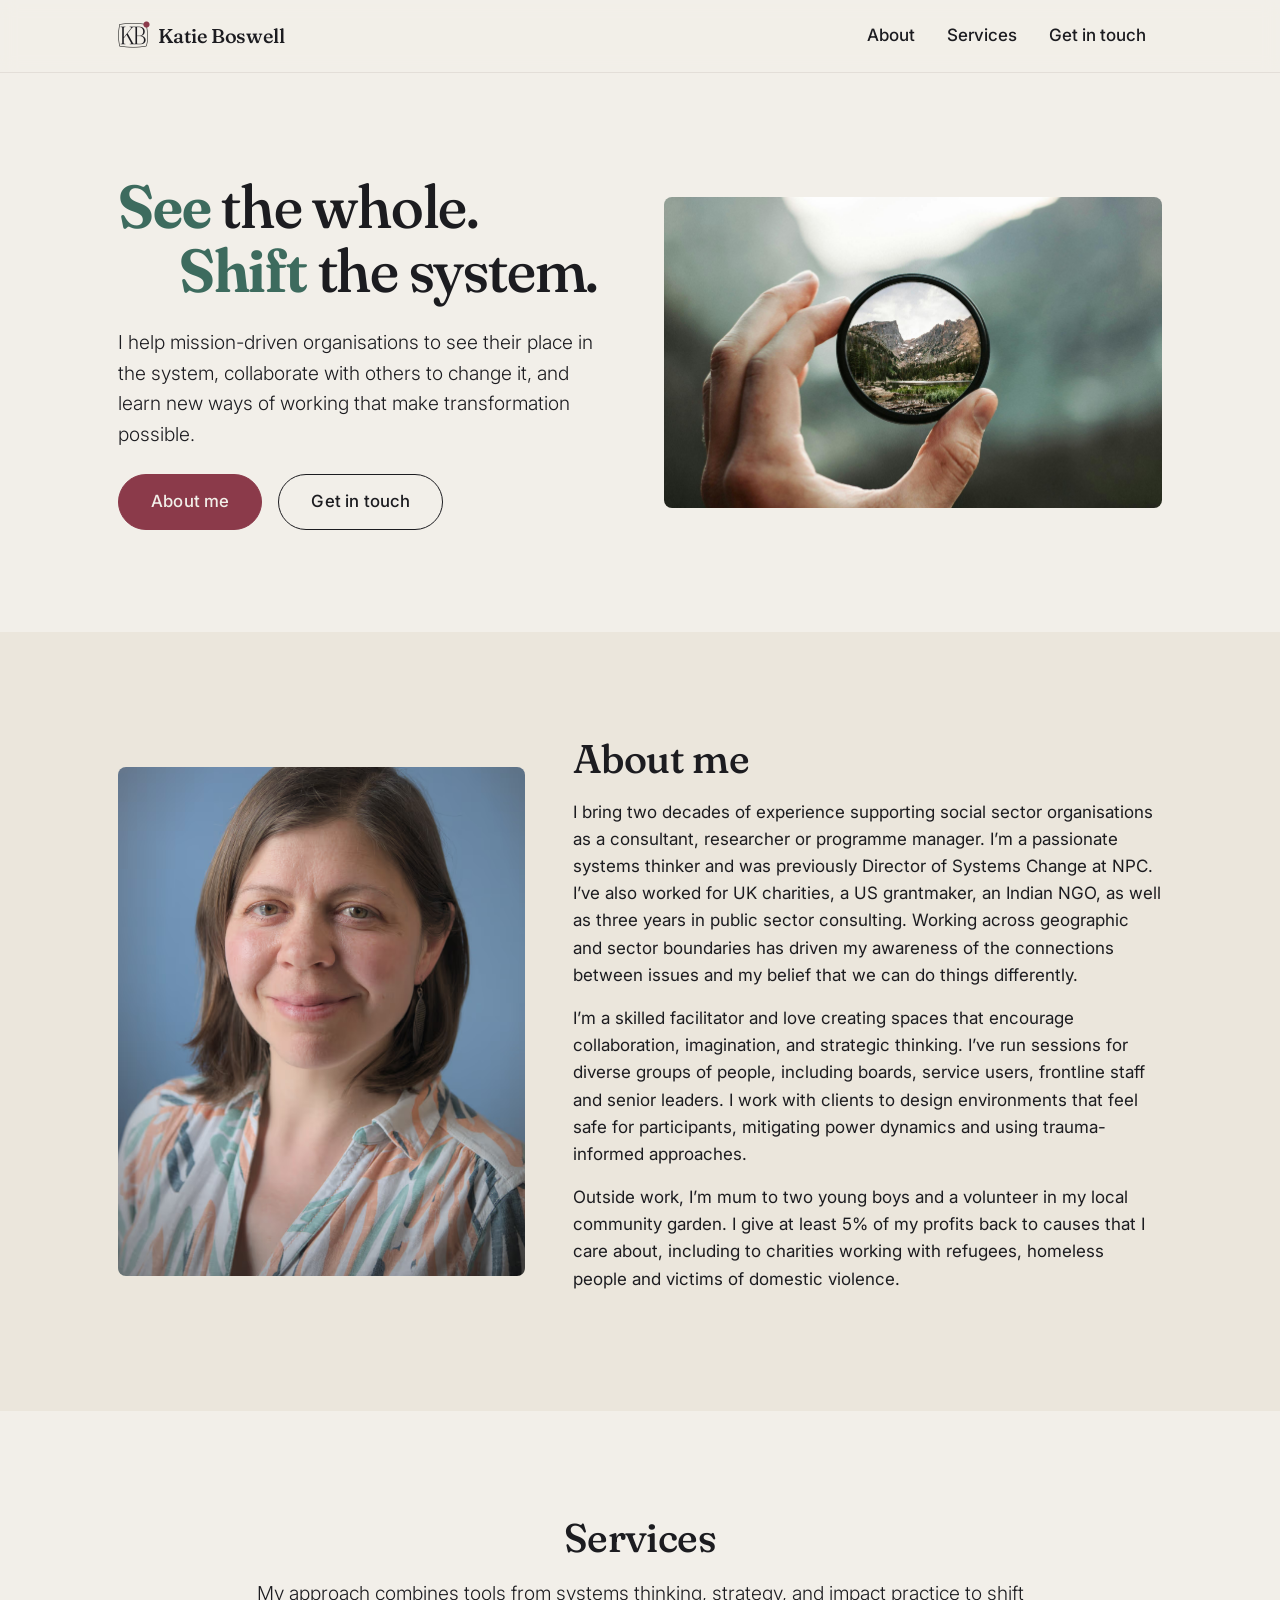
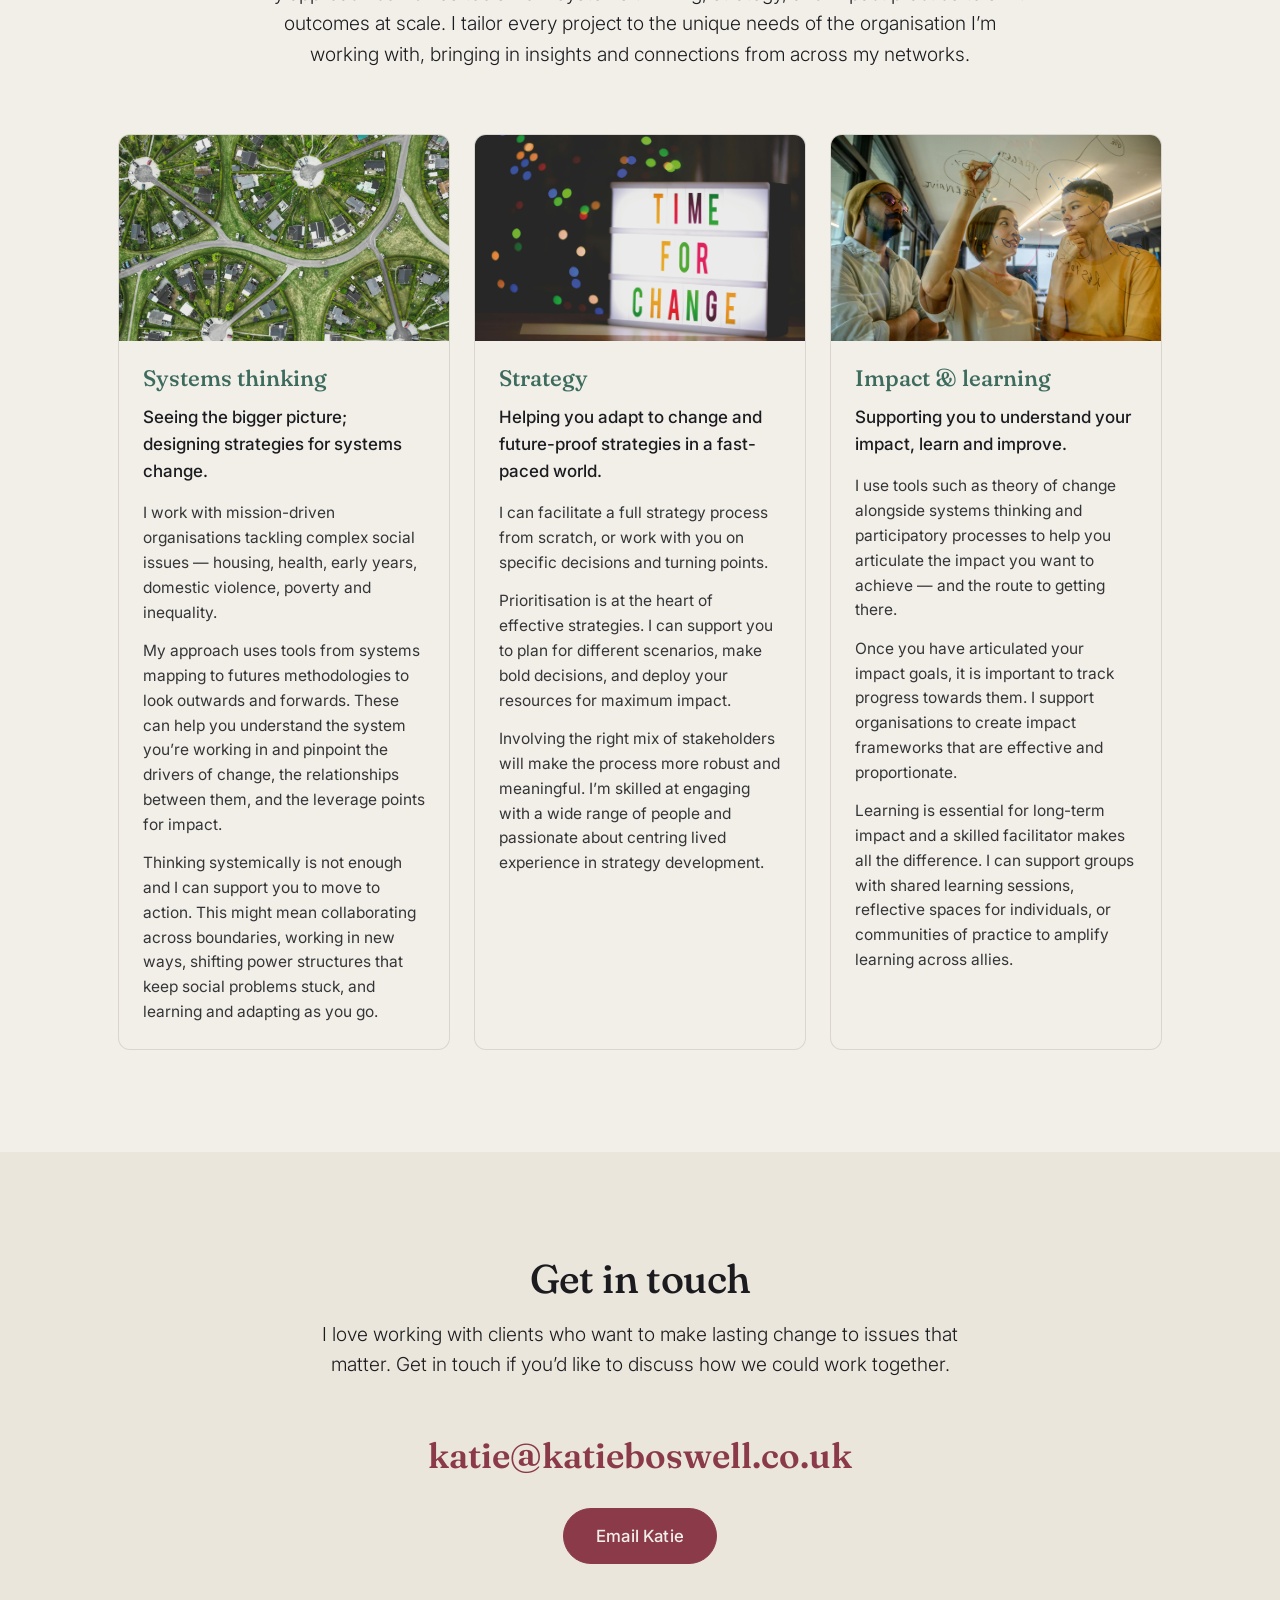
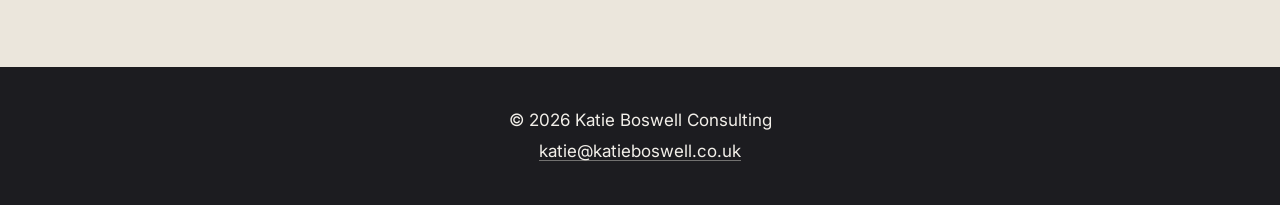
==== index.html @ 4e8ff906 "Move to top level" ====
<!DOCTYPE html>
<html lang="en">
    <head>
        <meta charset="utf-8" />
        <meta name="viewport" content="width=device-width, initial-scale=1, shrink-to-fit=no" />
        <meta name="description" content="Katie Boswell — systems-change consultant helping mission-driven organisations see the bigger picture, build strategy, and create lasting impact." />
        <title>Katie Boswell Consulting — Systems change, strategy and impact</title>
        <link rel="icon" type="image/x-icon" href="assets/favicon.ico" />
        <link rel="preconnect" href="https://fonts.googleapis.com" />
        <link rel="preconnect" href="https://fonts.gstatic.com" crossorigin />
        <link href="https://fonts.googleapis.com/css2?family=Fraunces:opsz,wght@9..144,400..700&family=Inter:wght@400;500;600&display=swap" rel="stylesheet" />
        <link href="https://cdn.jsdelivr.net/npm/bootstrap@5.3.2/dist/css/bootstrap.min.css" rel="stylesheet" integrity="sha384-T3c6CoIi6uLrA9TneNEoa7RxnatzjcDSCmG1MXxSR1GAsXEV/Dwwykc2MPK8M2HN" crossorigin="anonymous" />
        <link href="css/styles.css" rel="stylesheet" />
    </head>
    <body>
        <nav class="navbar navbar-expand-lg sticky-top">
            <div class="container px-4 px-lg-5">
                <a class="navbar-brand d-flex align-items-center gap-2" href="#top">
                    <img src="assets/img/logo.png" alt="" class="navbar-logo" />
                    <span>Katie Boswell</span>
                </a>
                <button class="navbar-toggler" type="button" data-bs-toggle="collapse" data-bs-target="#navbarContent" aria-controls="navbarContent" aria-expanded="false" aria-label="Toggle navigation">
                    <span class="navbar-toggler-icon"></span>
                </button>
                <div class="collapse navbar-collapse" id="navbarContent">
                    <ul class="navbar-nav ms-auto mb-2 mb-lg-0">
                        <li class="nav-item"><a class="nav-link" href="#about">About</a></li>
                        <li class="nav-item"><a class="nav-link" href="#services">Services</a></li>
                        <li class="nav-item"><a class="nav-link" href="#contact">Get in touch</a></li>
                    </ul>
                </div>
            </div>
        </nav>

        <main id="main">
            <section id="top" class="section">
                <div class="container px-4 px-lg-5">
                    <div class="row gx-4 gx-lg-5 align-items-center">
                        <div class="col-lg-6 order-lg-1 order-2">
                            <h1 class="mb-4"><span class="pop">See</span> the whole.<br /><span class="h1-indent"><span class="pop">Shift</span> the system.</span></h1>
                            <p class="lead mb-4">I help mission-driven organisations to see their place in the system, collaborate with others to change it, and learn new ways of working that make transformation possible.</p>
                            <div class="d-flex flex-wrap gap-3">
                                <a class="btn btn-primary btn-lg" href="#about">About me</a>
                                <a class="btn btn-outline-dark btn-lg" href="#contact">Get in touch</a>
                            </div>
                        </div>
                        <div class="col-lg-6 order-lg-2 order-1 mb-4 mb-lg-0">
                            <img class="hero-img" src="assets/img/hero.jpg" alt="Dew on a spider's web, lit from behind — an image of interconnection." />
                        </div>
                    </div>
                </div>
            </section>

            <section id="about" class="section section-alt">
                <div class="container px-4 px-lg-5">
                    <div class="row gx-4 gx-lg-5 align-items-center">
                        <div class="col-lg-5 mb-4 mb-lg-0">
                            <img class="headshot" src="assets/img/katie.avif" alt="Portrait of Katie Boswell." />
                        </div>
                        <div class="col-lg-7">
                            <h2>About me</h2>
                            <p>I bring two decades of experience supporting social sector organisations as a consultant, researcher or programme manager. I&rsquo;m a passionate systems thinker and was previously Director of Systems Change at NPC. I&rsquo;ve also worked for UK charities, a US grantmaker, an Indian NGO, as well as three years in public sector consulting. Working across geographic and sector boundaries has driven my awareness of the connections between issues and my belief that we can do things differently.</p>
                            <p>I&rsquo;m a skilled facilitator and love creating spaces that encourage collaboration, imagination, and strategic thinking. I&rsquo;ve run sessions for diverse groups of people, including boards, service users, frontline staff and senior leaders. I work with clients to design environments that feel safe for participants, mitigating power dynamics and using trauma-informed approaches.</p>
                            <p>Outside work, I&rsquo;m mum to two young boys and a volunteer in my local community garden. I give at least 5% of my profits back to causes that I care about, including to charities working with refugees, homeless people and victims of domestic violence.</p>
                        </div>
                    </div>
                </div>
            </section>

            <section id="services" class="section">
                <div class="container px-4 px-lg-5">
                    <div class="row justify-content-center mb-5">
                        <div class="col-lg-9 text-center">
                            <h2>Services</h2>
                            <p class="lead">My approach combines tools from systems thinking, strategy, and impact practice to shift outcomes at scale. I tailor every project to the unique needs of the organisation I&rsquo;m working with, bringing in insights and connections from across my networks.</p>
                        </div>
                    </div>
                    <div class="row row-cols-1 row-cols-md-3 g-4">
                        <div class="col">
                            <article class="service-card">
                                <img class="card-img-top" src="assets/img/systems-thinking.jpg" alt="A sprawling tree canopy seen from below." />
                                <div class="card-body p-4">
                                    <h3 class="card-title">Systems thinking</h3>
                                    <p class="card-blurb">Seeing the bigger picture; designing strategies for systems change.</p>
                                    <div class="card-detail">
                                        <p>I work with mission-driven organisations tackling complex social issues &mdash; housing, health, early years, domestic violence, poverty and inequality.</p>
                                        <p>My approach uses tools from systems mapping to futures methodologies to look outwards and forwards. These can help you understand the system you&rsquo;re working in and pinpoint the drivers of change, the relationships between them, and the leverage points for impact.</p>
                                        <p>Thinking systemically is not enough and I can support you to move to action. This might mean collaborating across boundaries, working in new ways, shifting power structures that keep social problems stuck, and learning and adapting as you go.</p>
                                    </div>
                                </div>
                            </article>
                        </div>
                        <div class="col">
                            <article class="service-card">
                                <img class="card-img-top" src="assets/img/strategy.jpg" alt="Hands arranging paper notes on a table during a planning workshop." />
                                <div class="card-body p-4">
                                    <h3 class="card-title">Strategy</h3>
                                    <p class="card-blurb">Helping you adapt to change and future-proof strategies in a fast-paced world.</p>
                                    <div class="card-detail">
                                        <p>I can facilitate a full strategy process from scratch, or work with you on specific decisions and turning points.</p>
                                        <p>Prioritisation is at the heart of effective strategies. I can support you to plan for different scenarios, make bold decisions, and deploy your resources for maximum impact.</p>
                                        <p>Involving the right mix of stakeholders will make the process more robust and meaningful. I&rsquo;m skilled at engaging with a wide range of people and passionate about centring lived experience in strategy development.</p>
                                    </div>
                                </div>
                            </article>
                        </div>
                        <div class="col">
                            <article class="service-card">
                                <img class="card-img-top" src="assets/img/impact-learning.jpg" alt="A small group in conversation around a shared workspace." />
                                <div class="card-body p-4">
                                    <h3 class="card-title">Impact &amp; learning</h3>
                                    <p class="card-blurb">Supporting you to understand your impact, learn and improve.</p>
                                    <div class="card-detail">
                                        <p>I use tools such as theory of change alongside systems thinking and participatory processes to help you articulate the impact you want to achieve &mdash; and the route to getting there.</p>
                                        <p>Once you have articulated your impact goals, it is important to track progress towards them. I support organisations to create impact frameworks that are effective and proportionate.</p>
                                        <p>Learning is essential for long-term impact and a skilled facilitator makes all the difference. I can support groups with shared learning sessions, reflective spaces for individuals, or communities of practice to amplify learning across allies.</p>
                                    </div>
                                </div>
                            </article>
                        </div>
                    </div>
                </div>
            </section>

            <section id="contact" class="section section-alt">
                <div class="container px-4 px-lg-5">
                    <div class="row justify-content-center text-center">
                        <div class="col-lg-8">
                            <h2>Get in touch</h2>
                            <p class="lead mb-5">I love working with clients who want to make lasting change to issues that matter. Get in touch if you&rsquo;d like to discuss how we could work together.</p>
                            <p class="mb-4">
                                <a class="contact-email" href="mailto:katie@katieboswell.co.uk">katie@katieboswell.co.uk</a>
                            </p>
                            <a class="btn btn-primary btn-lg" href="mailto:katie@katieboswell.co.uk">Email Katie</a>
                        </div>
                    </div>
                </div>
            </section>
        </main>

        <footer class="site-footer">
            <div class="container px-4 px-lg-5 text-center">
                <p class="mb-1">&copy; <span id="copyright-year">2026</span> Katie Boswell Consulting</p>
                <p class="mb-0"><a href="mailto:katie@katieboswell.co.uk">katie@katieboswell.co.uk</a></p>
            </div>
        </footer>

        <script src="https://cdn.jsdelivr.net/npm/bootstrap@5.3.2/dist/js/bootstrap.bundle.min.js" integrity="sha384-C6RzsynM9kWDrMNeT87bh95OGNyZPhcTNXj1NW7RuBCsyN/o0jlpcV8Qyq46cDfL" crossorigin="anonymous"></script>
        <script src="js/scripts.js"></script>
    </body>
</html>
---- css/styles.css ----
/* Katie Boswell Consulting — brand overrides for Bootstrap 5.3
   Loaded after Bootstrap so these cascade over the defaults. */

:root {
    --cream: #f2efe9;
    --cream-warm: #ebe6dc;
    --charcoal: #1c1c20;
    --burgundy: #8b3a4a;
    --burgundy-dark: #72303d;
    --forest: #3d6b5e;
    --stone: #9a958d;

    --bs-primary: var(--burgundy);
    --bs-primary-rgb: 139, 58, 74;
    --bs-body-bg: var(--cream);
    --bs-body-color: var(--charcoal);
    --bs-body-font-family: "Inter", system-ui, -apple-system, "Segoe UI", sans-serif;
    --bs-body-font-size: 1.0625rem;
    --bs-body-line-height: 1.6;
    --bs-link-color: var(--burgundy);
    --bs-link-color-rgb: 139, 58, 74;
    --bs-link-hover-color: var(--forest);
    --bs-link-hover-color-rgb: 61, 107, 94;
    --bs-border-color: rgba(154, 149, 141, 0.35);
}

html {
    scroll-behavior: smooth;
    scroll-padding-top: 5rem;
}

body {
    background-color: var(--cream);
    color: var(--charcoal);
}

h1, h2, h3, h4, h5, h6,
.navbar-brand {
    font-family: "Fraunces", Georgia, "Times New Roman", serif;
    font-weight: 500;
    color: var(--charcoal);
    font-variation-settings: "SOFT" 50;
}

h1 {
    letter-spacing: -0.02em;
    line-height: 1.05;
    font-size: clamp(2.4rem, 5vw, 3.8rem);
    font-variation-settings: "opsz" 75, "SOFT" 50;
}

.h1-indent {
    display: inline-block;
    padding-left: 1em;
}

h1 .pop {
    color: var(--forest);
    font-weight: 650;
}

h2 {
    letter-spacing: -0.015em;
    font-size: clamp(1.8rem, 3.5vw, 2.5rem);
    margin-bottom: 1rem;
}

h3 {
    font-size: 1.4rem;
}

.lead {
    font-size: 1.2rem;
    color: var(--charcoal);
}

/* Section rhythm */
.section {
    padding-block: clamp(4rem, 8vw, 7rem);
}

.section-alt {
    background-color: var(--cream-warm);
}

/* Navbar */
.navbar {
    background-color: rgba(242, 239, 233, 0.92);
    backdrop-filter: saturate(140%) blur(8px);
    -webkit-backdrop-filter: saturate(140%) blur(8px);
    padding-block: 0.9rem;
    border-bottom: 1px solid rgba(154, 149, 141, 0.18);
}

.navbar-brand {
    font-size: 1.25rem;
    color: var(--charcoal) !important;
    letter-spacing: -0.01em;
}

.navbar-logo {
    height: 2rem;
    width: auto;
    max-width: none;
    flex-shrink: 0;
    display: block;
}

.navbar .nav-link {
    color: var(--charcoal);
    font-weight: 500;
    padding-inline: 1rem !important;
    position: relative;
    transition: color 0.15s ease;
}

.navbar .nav-link:hover,
.navbar .nav-link:focus {
    color: var(--burgundy);
}

.navbar .nav-link::after {
    content: "";
    position: absolute;
    left: 1rem;
    right: 1rem;
    bottom: 0.3rem;
    height: 1px;
    background-color: var(--burgundy);
    transform: scaleX(0);
    transform-origin: left center;
    transition: transform 0.2s ease;
}

.navbar .nav-link:hover::after,
.navbar .nav-link:focus::after {
    transform: scaleX(1);
}

/* Pill buttons */
.btn {
    border-radius: 999px;
    padding: 0.7rem 1.65rem;
    font-weight: 500;
    letter-spacing: 0.01em;
    transition: background-color 0.15s ease, border-color 0.15s ease,
                color 0.15s ease, transform 0.15s ease, box-shadow 0.15s ease;
}

.btn-lg {
    padding: 0.9rem 2rem;
    font-size: 1.05rem;
}

.btn-primary {
    background-color: var(--burgundy);
    border-color: var(--burgundy);
    color: var(--cream);
}

.btn-primary:hover,
.btn-primary:focus {
    background-color: var(--burgundy-dark);
    border-color: var(--burgundy-dark);
    color: var(--cream);
    transform: translateY(-1px);
    box-shadow: 0 6px 16px -6px rgba(28, 28, 32, 0.25);
}

.btn-outline-dark {
    color: var(--charcoal);
    border-color: var(--charcoal);
}

.btn-outline-dark:hover,
.btn-outline-dark:focus {
    background-color: var(--charcoal);
    border-color: var(--charcoal);
    color: var(--cream);
    transform: translateY(-1px);
    box-shadow: 0 6px 16px -6px rgba(28, 28, 32, 0.25);
}

/* Images */
.img-rounded {
    border-radius: 8px;
}

.headshot {
    border-radius: 8px;
    aspect-ratio: 4 / 5;
    object-fit: cover;
    width: 100%;
}

.hero-img {
    border-radius: 8px;
    aspect-ratio: 16 / 10;
    object-fit: cover;
    width: 100%;
}

/* Service cards */
.service-card {
    background-color: var(--cream);
    border: 1px solid rgba(154, 149, 141, 0.28);
    border-radius: 12px;
    overflow: hidden;
    height: 100%;
    transition: transform 0.2s ease, box-shadow 0.2s ease;
}

.service-card:hover {
    transform: translateY(-2px);
    box-shadow: 0 12px 28px -14px rgba(28, 28, 32, 0.22);
}

.service-card .card-img-top {
    aspect-ratio: 16 / 10;
    object-fit: cover;
}

.service-card .card-title {
    color: var(--forest);
    margin-bottom: 0.75rem;
}

.service-card .card-blurb {
    font-weight: 500;
    color: var(--charcoal);
    margin-bottom: 1rem;
}

.service-card .card-detail {
    color: var(--charcoal);
    opacity: 0.88;
    font-size: 0.97rem;
}

.service-card .card-detail p {
    margin-bottom: 0.85rem;
}

.service-card .card-detail p:last-child {
    margin-bottom: 0;
}

/* Contact */
.contact-email {
    font-family: "Fraunces", Georgia, serif;
    font-size: clamp(1.6rem, 3vw, 2.2rem);
    font-weight: 600;
    color: var(--burgundy);
    text-decoration: none;
    border-bottom: 2px solid transparent;
    transition: border-color 0.15s ease, color 0.15s ease;
}

.contact-email:hover,
.contact-email:focus {
    color: var(--burgundy-dark);
    border-bottom-color: var(--burgundy);
}

/* Footer */
.site-footer {
    background-color: var(--charcoal);
    color: var(--cream);
    padding-block: 2.5rem;
}

.site-footer a {
    color: var(--cream);
    text-decoration: underline;
    text-decoration-color: rgba(242, 239, 233, 0.4);
    text-underline-offset: 3px;
    transition: text-decoration-color 0.15s ease;
}

.site-footer a:hover,
.site-footer a:focus {
    text-decoration-color: var(--cream);
}

/* Skip link for keyboard users */
.skip-link {
    position: absolute;
    top: -40px;
    left: 0;
    background: var(--charcoal);
    color: var(--cream);
    padding: 0.5rem 1rem;
    z-index: 2000;
    text-decoration: none;
    border-radius: 0 0 4px 0;
}

.skip-link:focus {
    top: 0;
}

:focus-visible {
    outline: 2px solid var(--burgundy);
    outline-offset: 3px;
}

.btn:focus-visible {
    outline-offset: 4px;
}

@media (max-width: 767.98px) {
    .section {
        padding-block: 3.5rem;
    }

    .hero-img,
    .headshot {
        margin-bottom: 1.5rem;
    }
}
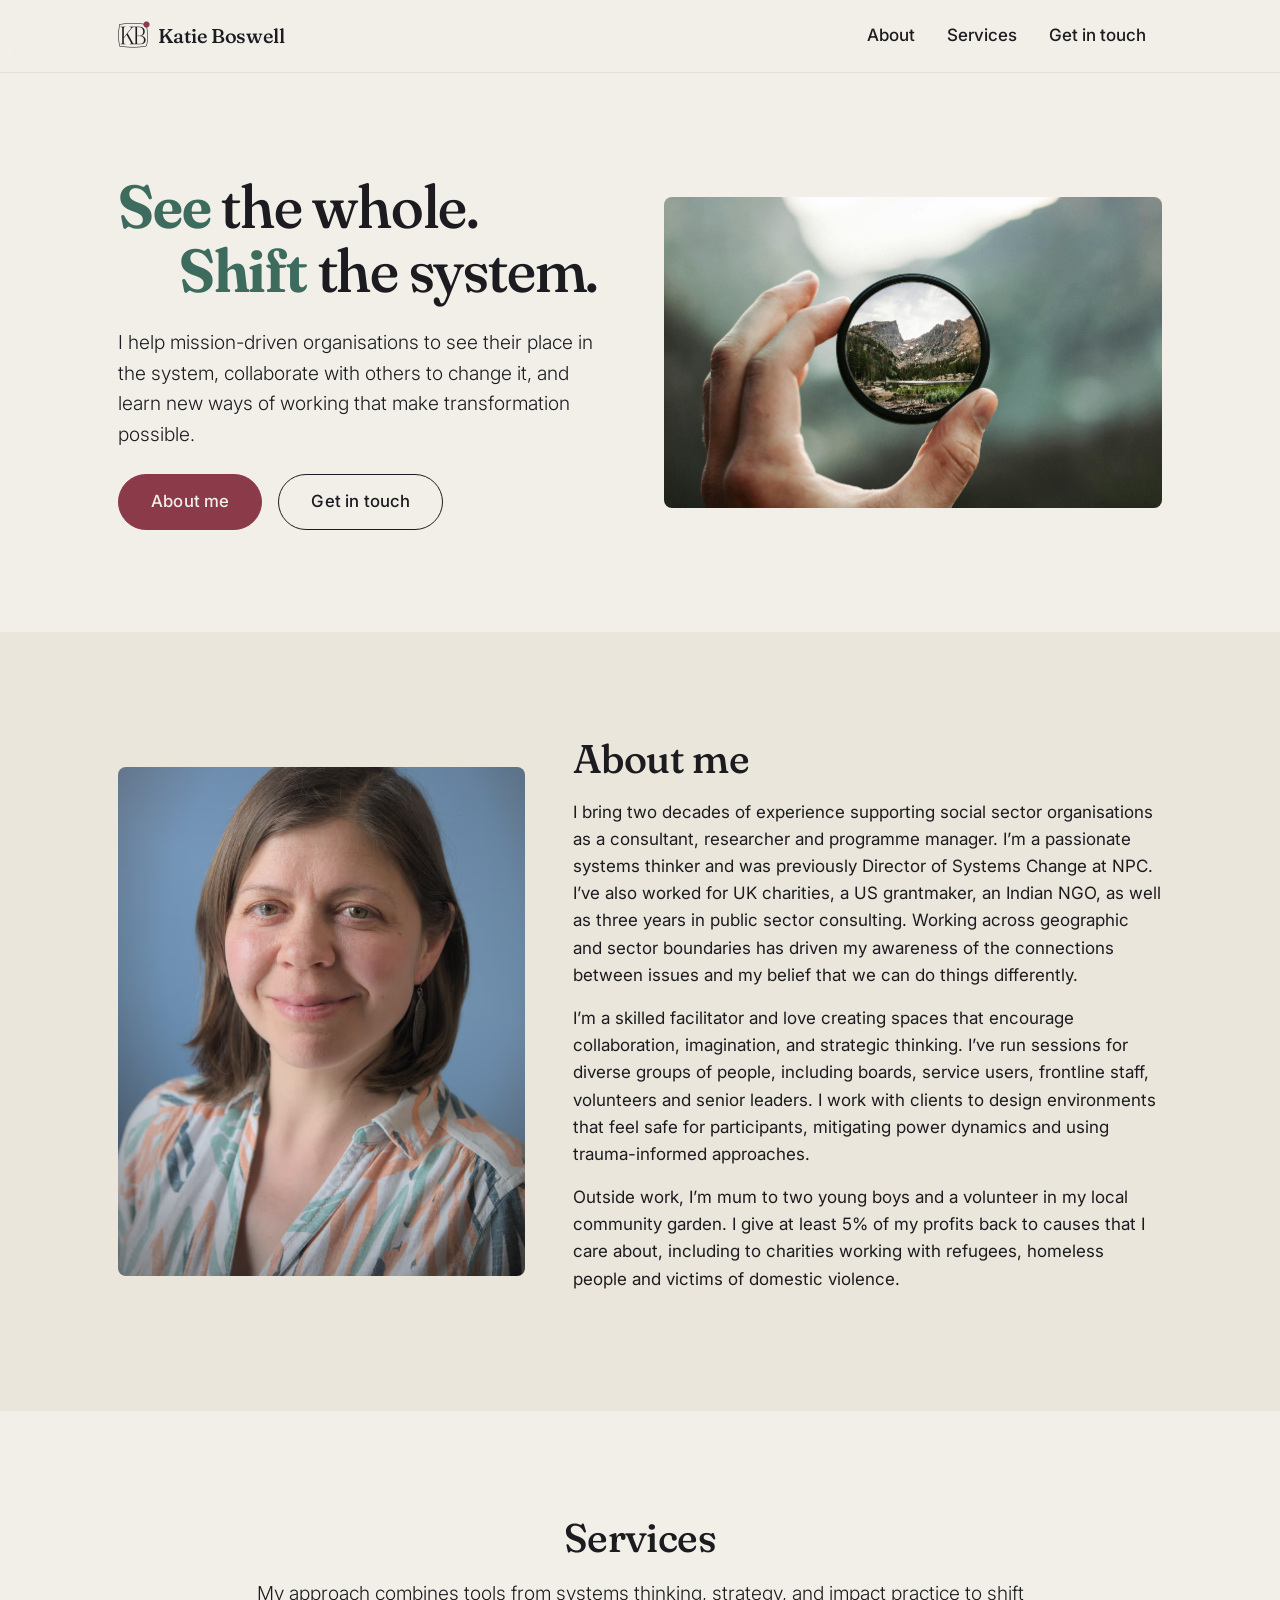
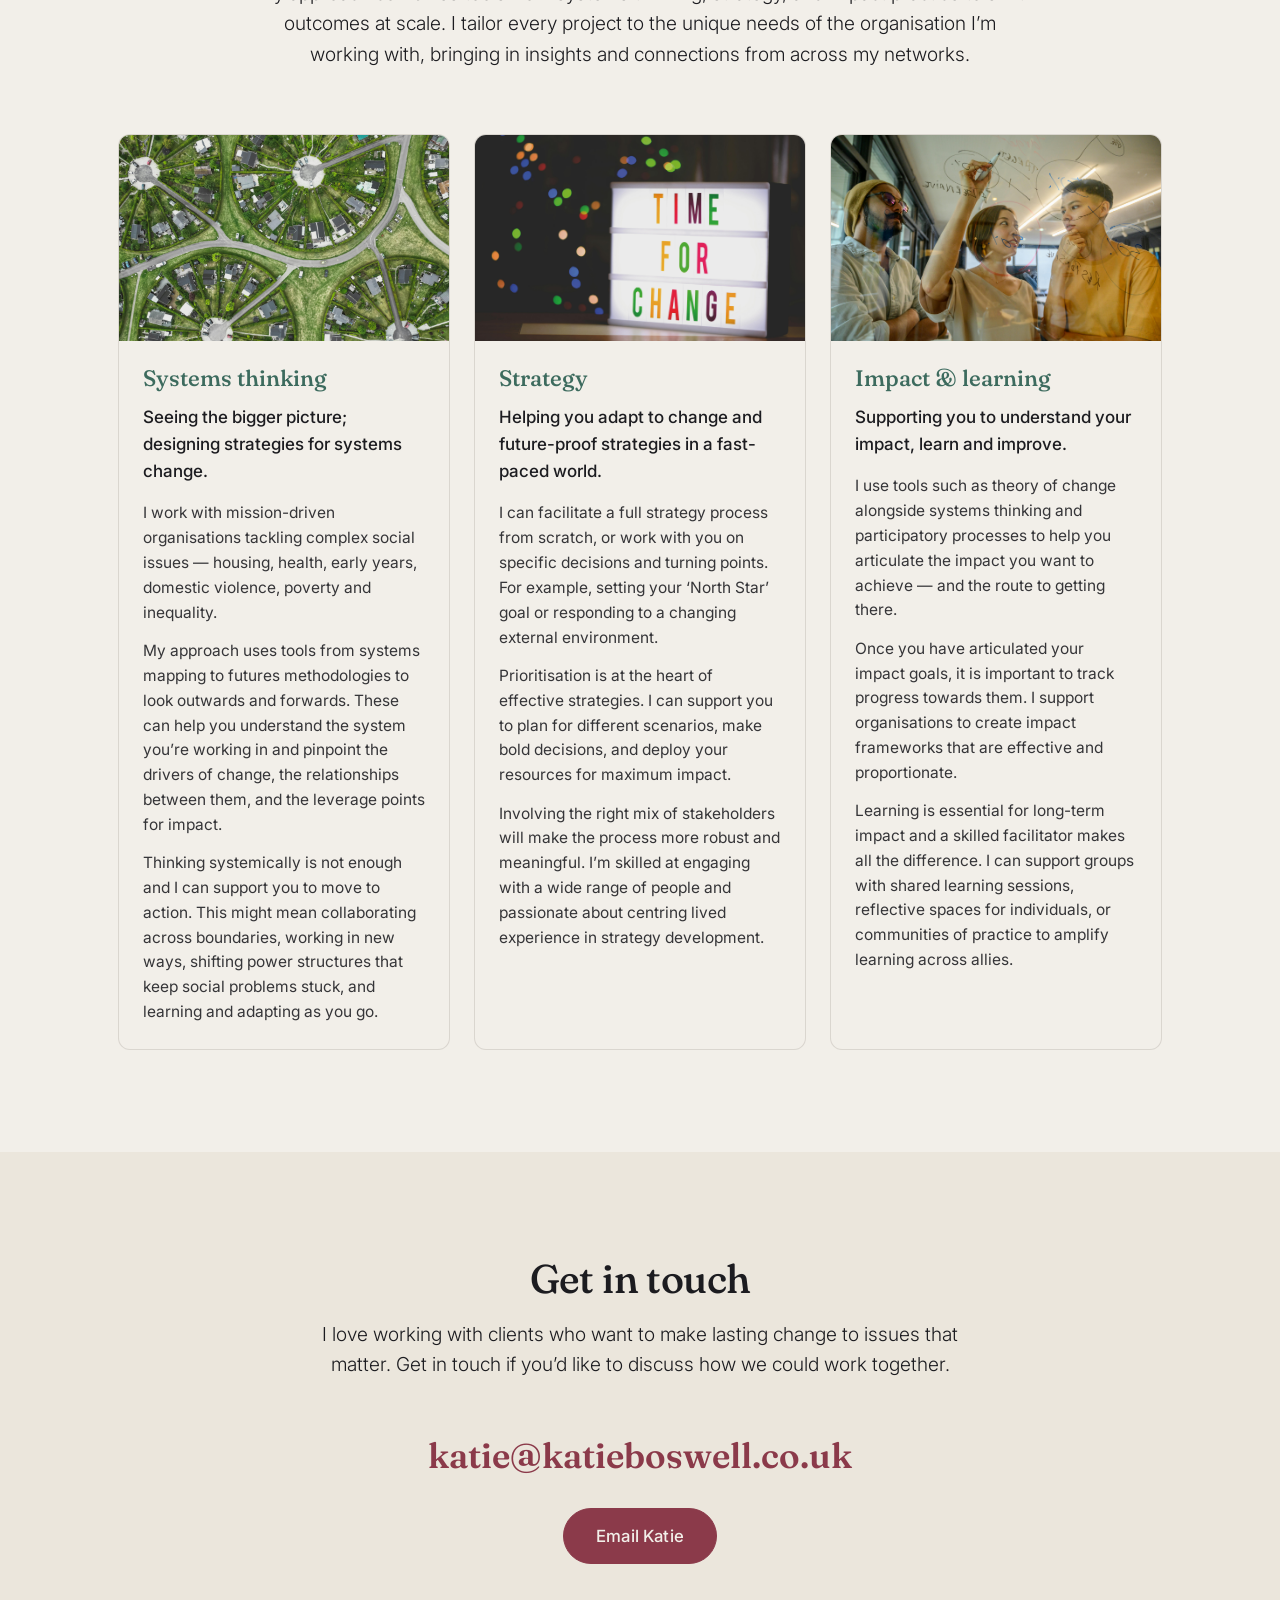
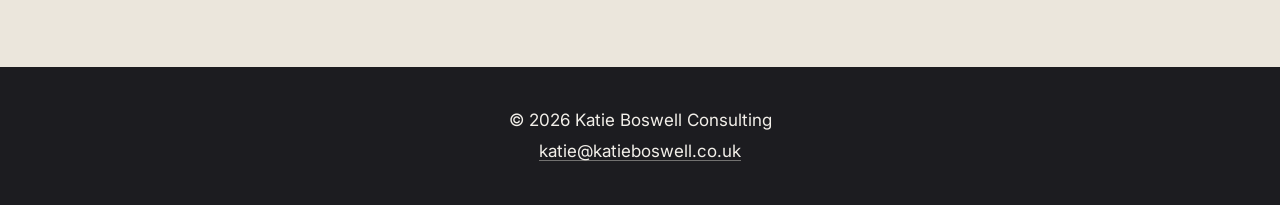
==== commit 1581ce53: "Tweak copy." ====
--- a/index.html
+++ b/index.html
@@ -16,7 +16,7 @@
         <nav class="navbar navbar-expand-lg sticky-top">
             <div class="container px-4 px-lg-5">
                 <a class="navbar-brand d-flex align-items-center gap-2" href="#top">
-                    <img src="assets/img/logo.png" alt="" class="navbar-logo" />
+                    <img src="assets/img/logo.png" alt="KB Logo" class="navbar-logo" />
                     <span>Katie Boswell</span>
                 </a>
                 <button class="navbar-toggler" type="button" data-bs-toggle="collapse" data-bs-target="#navbarContent" aria-controls="navbarContent" aria-expanded="false" aria-label="Toggle navigation">
@@ -45,7 +45,7 @@
                             </div>
                         </div>
                         <div class="col-lg-6 order-lg-2 order-1 mb-4 mb-lg-0">
-                            <img class="hero-img" src="assets/img/hero.jpg" alt="Dew on a spider's web, lit from behind — an image of interconnection." />
+                            <img class="hero-img" src="assets/img/hero.jpg" alt="Out-of-focus landscape with hand holding a lens that brings the background into focus." />
                         </div>
                     </div>
                 </div>
@@ -59,8 +59,8 @@
                         </div>
                         <div class="col-lg-7">
                             <h2>About me</h2>
-                            <p>I bring two decades of experience supporting social sector organisations as a consultant, researcher or programme manager. I&rsquo;m a passionate systems thinker and was previously Director of Systems Change at NPC. I&rsquo;ve also worked for UK charities, a US grantmaker, an Indian NGO, as well as three years in public sector consulting. Working across geographic and sector boundaries has driven my awareness of the connections between issues and my belief that we can do things differently.</p>
-                            <p>I&rsquo;m a skilled facilitator and love creating spaces that encourage collaboration, imagination, and strategic thinking. I&rsquo;ve run sessions for diverse groups of people, including boards, service users, frontline staff and senior leaders. I work with clients to design environments that feel safe for participants, mitigating power dynamics and using trauma-informed approaches.</p>
+                            <p>I bring two decades of experience supporting social sector organisations as a consultant, researcher and programme manager. I&rsquo;m a passionate systems thinker and was previously Director of Systems Change at NPC. I&rsquo;ve also worked for UK charities, a US grantmaker, an Indian NGO, as well as three years in public sector consulting. Working across geographic and sector boundaries has driven my awareness of the connections between issues and my belief that we can do things differently.</p>
+                            <p>I&rsquo;m a skilled facilitator and love creating spaces that encourage collaboration, imagination, and strategic thinking. I&rsquo;ve run sessions for diverse groups of people, including boards, service users, frontline staff, volunteers and senior leaders. I work with clients to design environments that feel safe for participants, mitigating power dynamics and using trauma-informed approaches.</p>
                             <p>Outside work, I&rsquo;m mum to two young boys and a volunteer in my local community garden. I give at least 5% of my profits back to causes that I care about, including to charities working with refugees, homeless people and victims of domestic violence.</p>
                         </div>
                     </div>
@@ -78,7 +78,7 @@
                     <div class="row row-cols-1 row-cols-md-3 g-4">
                         <div class="col">
                             <article class="service-card">
-                                <img class="card-img-top" src="assets/img/systems-thinking.jpg" alt="A sprawling tree canopy seen from below." />
+                                <img class="card-img-top" src="assets/img/systems-thinking.jpg" alt="A road network seen from above." />
                                 <div class="card-body p-4">
                                     <h3 class="card-title">Systems thinking</h3>
                                     <p class="card-blurb">Seeing the bigger picture; designing strategies for systems change.</p>
@@ -92,12 +92,12 @@
                         </div>
                         <div class="col">
                             <article class="service-card">
-                                <img class="card-img-top" src="assets/img/strategy.jpg" alt="Hands arranging paper notes on a table during a planning workshop." />
+                                <img class="card-img-top" src="assets/img/strategy.jpg" alt="Illuminated letters showing Time for Change." />
                                 <div class="card-body p-4">
                                     <h3 class="card-title">Strategy</h3>
                                     <p class="card-blurb">Helping you adapt to change and future-proof strategies in a fast-paced world.</p>
                                     <div class="card-detail">
-                                        <p>I can facilitate a full strategy process from scratch, or work with you on specific decisions and turning points.</p>
+                                        <p>I can facilitate a full strategy process from scratch, or work with you on specific decisions and turning points. For example, setting your &lsquo;North Star&rsquo; goal or responding to a changing external environment.</p>
                                         <p>Prioritisation is at the heart of effective strategies. I can support you to plan for different scenarios, make bold decisions, and deploy your resources for maximum impact.</p>
                                         <p>Involving the right mix of stakeholders will make the process more robust and meaningful. I&rsquo;m skilled at engaging with a wide range of people and passionate about centring lived experience in strategy development.</p>
                                     </div>
@@ -106,7 +106,7 @@
                         </div>
                         <div class="col">
                             <article class="service-card">
-                                <img class="card-img-top" src="assets/img/impact-learning.jpg" alt="A small group in conversation around a shared workspace." />
+                                <img class="card-img-top" src="assets/img/impact-learning.jpg" alt="A small group in conversation around a whiteboard." />
                                 <div class="card-body p-4">
                                     <h3 class="card-title">Impact &amp; learning</h3>
                                     <p class="card-blurb">Supporting you to understand your impact, learn and improve.</p>
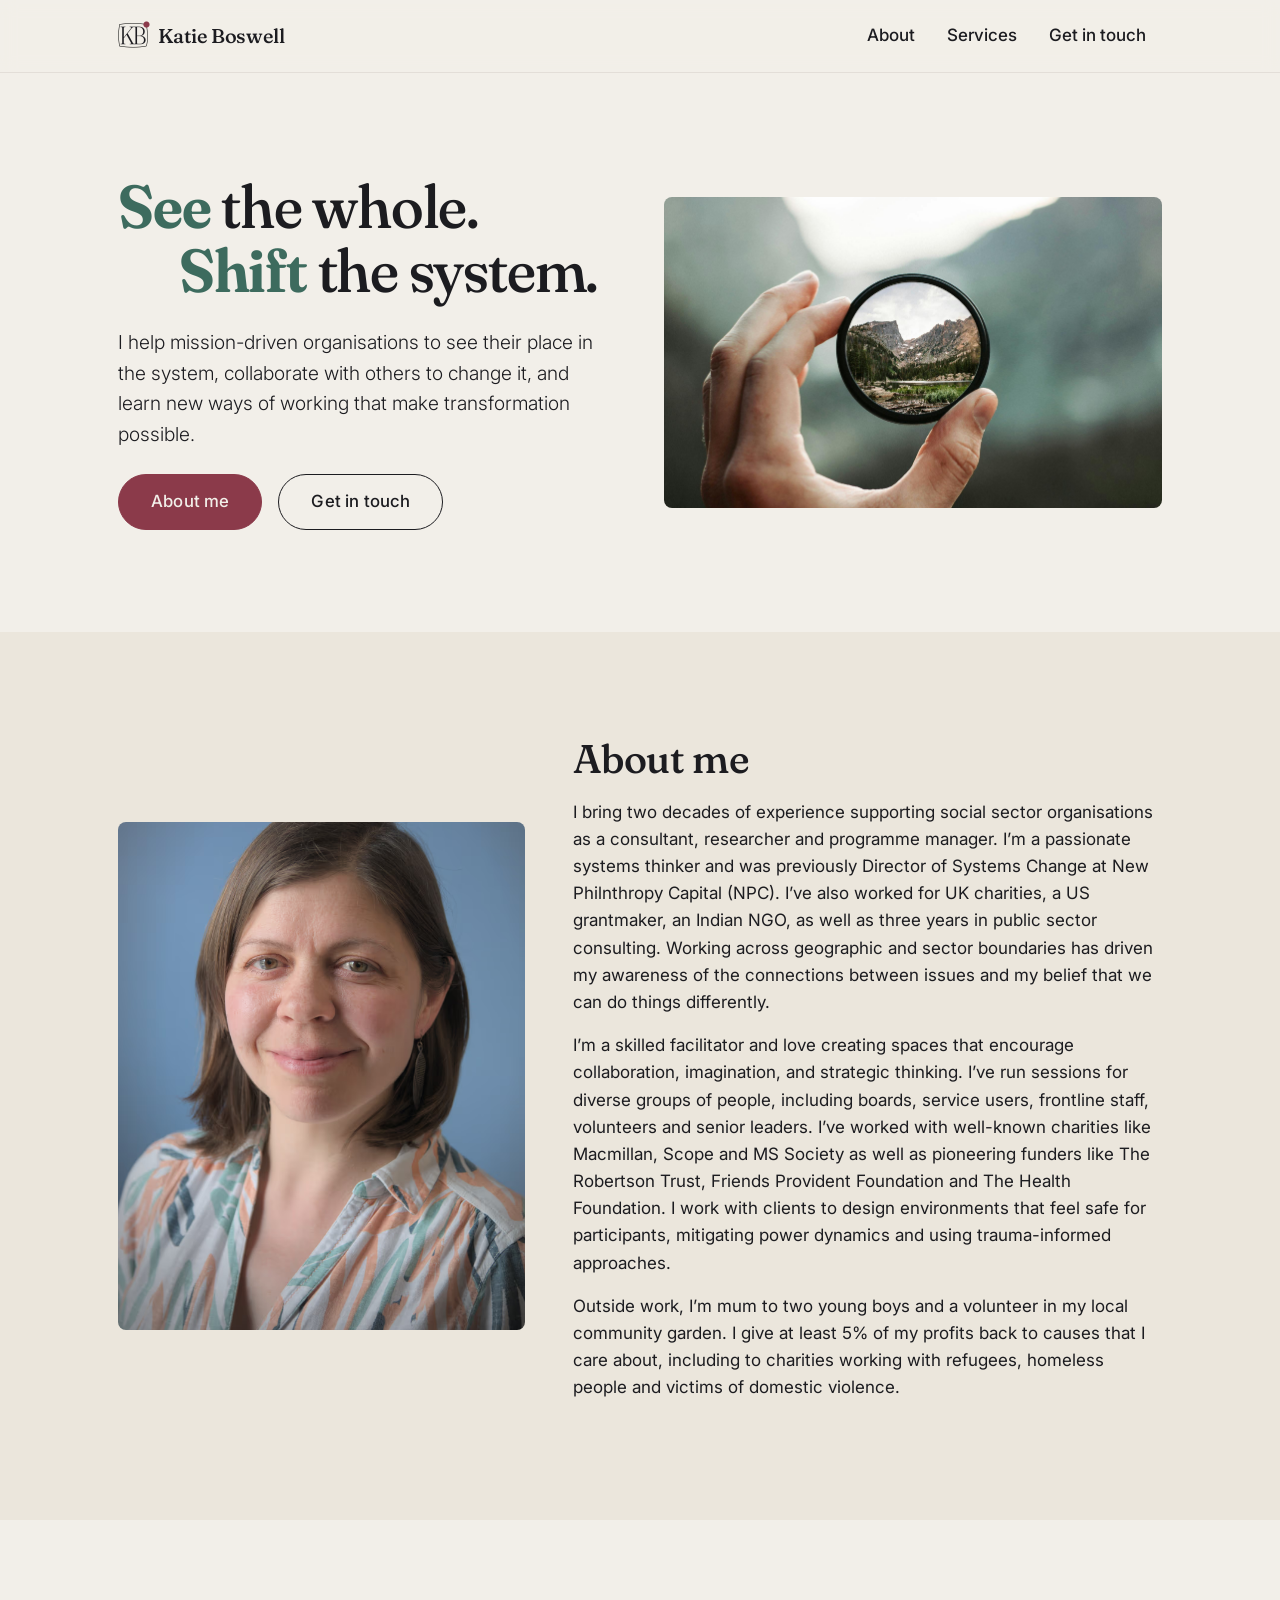
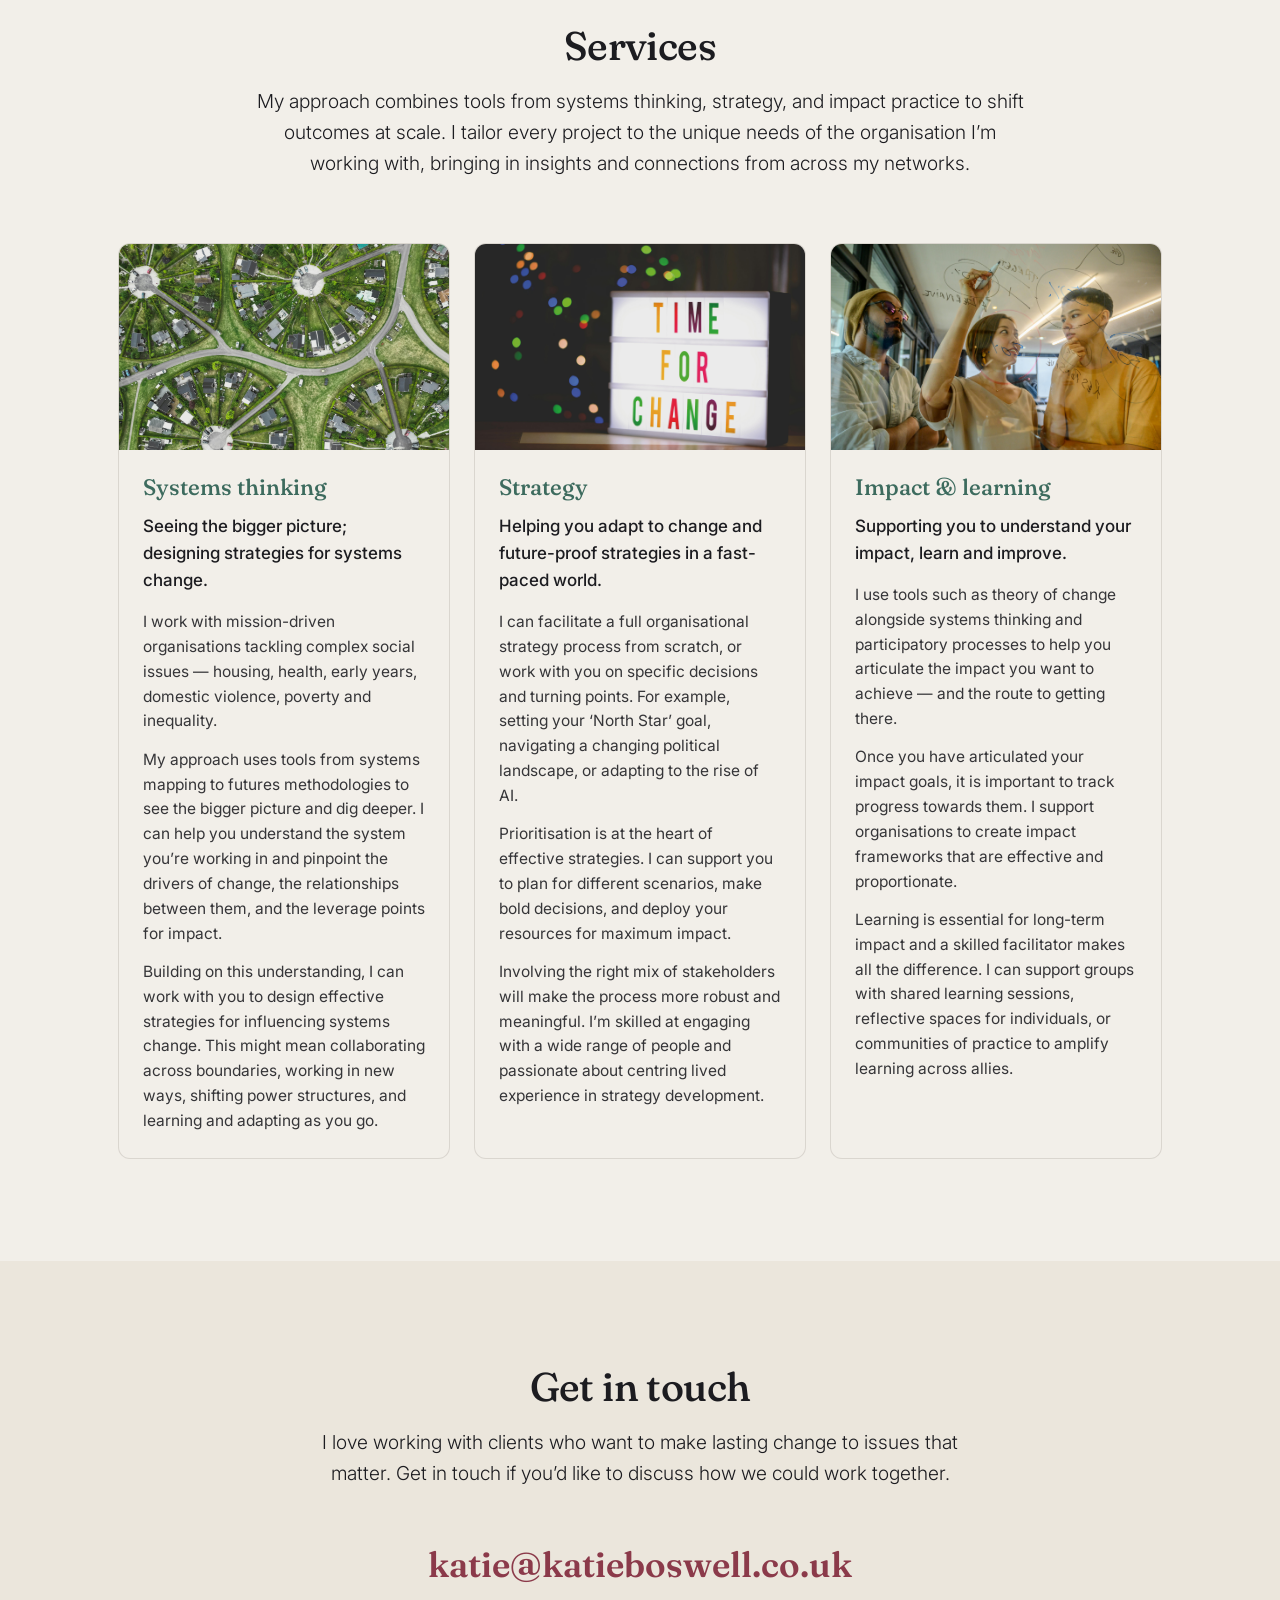
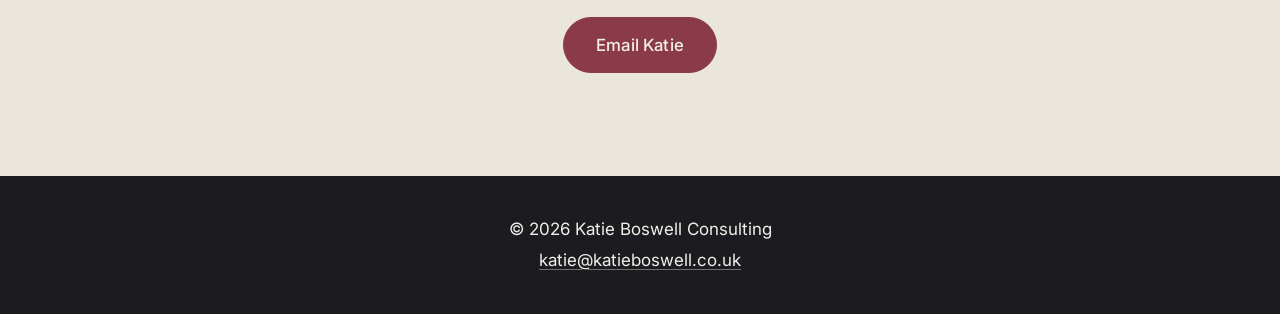
==== commit b874cb2a: "Updated in response to feedback" ====
--- a/index.html
+++ b/index.html
@@ -59,8 +59,8 @@
                         </div>
                         <div class="col-lg-7">
                             <h2>About me</h2>
-                            <p>I bring two decades of experience supporting social sector organisations as a consultant, researcher and programme manager. I&rsquo;m a passionate systems thinker and was previously Director of Systems Change at NPC. I&rsquo;ve also worked for UK charities, a US grantmaker, an Indian NGO, as well as three years in public sector consulting. Working across geographic and sector boundaries has driven my awareness of the connections between issues and my belief that we can do things differently.</p>
-                            <p>I&rsquo;m a skilled facilitator and love creating spaces that encourage collaboration, imagination, and strategic thinking. I&rsquo;ve run sessions for diverse groups of people, including boards, service users, frontline staff, volunteers and senior leaders. I work with clients to design environments that feel safe for participants, mitigating power dynamics and using trauma-informed approaches.</p>
+                            <p>I bring two decades of experience supporting social sector organisations as a consultant, researcher and programme manager. I&rsquo;m a passionate systems thinker and was previously Director of Systems Change at New Philnthropy Capital (NPC). I&rsquo;ve also worked for UK charities, a US grantmaker, an Indian NGO, as well as three years in public sector consulting. Working across geographic and sector boundaries has driven my awareness of the connections between issues and my belief that we can do things differently.</p>
+                            <p>I&rsquo;m a skilled facilitator and love creating spaces that encourage collaboration, imagination, and strategic thinking. I&rsquo;ve run sessions for diverse groups of people, including boards, service users, frontline staff, volunteers and senior leaders. I&rsquo;ve worked with well-known charities like Macmillan, Scope and MS Society as well as pioneering funders like The Robertson Trust, Friends Provident Foundation and The Health Foundation. I work with clients to design environments that feel safe for participants, mitigating power dynamics and using trauma-informed approaches.</p>
                             <p>Outside work, I&rsquo;m mum to two young boys and a volunteer in my local community garden. I give at least 5% of my profits back to causes that I care about, including to charities working with refugees, homeless people and victims of domestic violence.</p>
                         </div>
                     </div>
@@ -84,8 +84,8 @@
                                     <p class="card-blurb">Seeing the bigger picture; designing strategies for systems change.</p>
                                     <div class="card-detail">
                                         <p>I work with mission-driven organisations tackling complex social issues &mdash; housing, health, early years, domestic violence, poverty and inequality.</p>
-                                        <p>My approach uses tools from systems mapping to futures methodologies to look outwards and forwards. These can help you understand the system you&rsquo;re working in and pinpoint the drivers of change, the relationships between them, and the leverage points for impact.</p>
-                                        <p>Thinking systemically is not enough and I can support you to move to action. This might mean collaborating across boundaries, working in new ways, shifting power structures that keep social problems stuck, and learning and adapting as you go.</p>
+                                        <p>My approach uses tools from systems mapping to futures methodologies to see the bigger picture and dig deeper. I can help you understand the system you&rsquo;re working in and pinpoint the drivers of change, the relationships between them, and the leverage points for impact.</p>
+                                        <p>Building on this understanding, I can work with you to design effective strategies for influencing systems change. This might mean collaborating across boundaries, working in new ways, shifting power structures, and learning and adapting as you go.</p>
                                     </div>
                                 </div>
                             </article>
@@ -97,7 +97,7 @@
                                     <h3 class="card-title">Strategy</h3>
                                     <p class="card-blurb">Helping you adapt to change and future-proof strategies in a fast-paced world.</p>
                                     <div class="card-detail">
-                                        <p>I can facilitate a full strategy process from scratch, or work with you on specific decisions and turning points. For example, setting your &lsquo;North Star&rsquo; goal or responding to a changing external environment.</p>
+                                        <p>I can facilitate a full organisational strategy process from scratch, or work with you on specific decisions and turning points. For example, setting your &lsquo;North Star&rsquo; goal, navigating a changing political landscape, or adapting to the rise of AI.</p>
                                         <p>Prioritisation is at the heart of effective strategies. I can support you to plan for different scenarios, make bold decisions, and deploy your resources for maximum impact.</p>
                                         <p>Involving the right mix of stakeholders will make the process more robust and meaningful. I&rsquo;m skilled at engaging with a wide range of people and passionate about centring lived experience in strategy development.</p>
                                     </div>
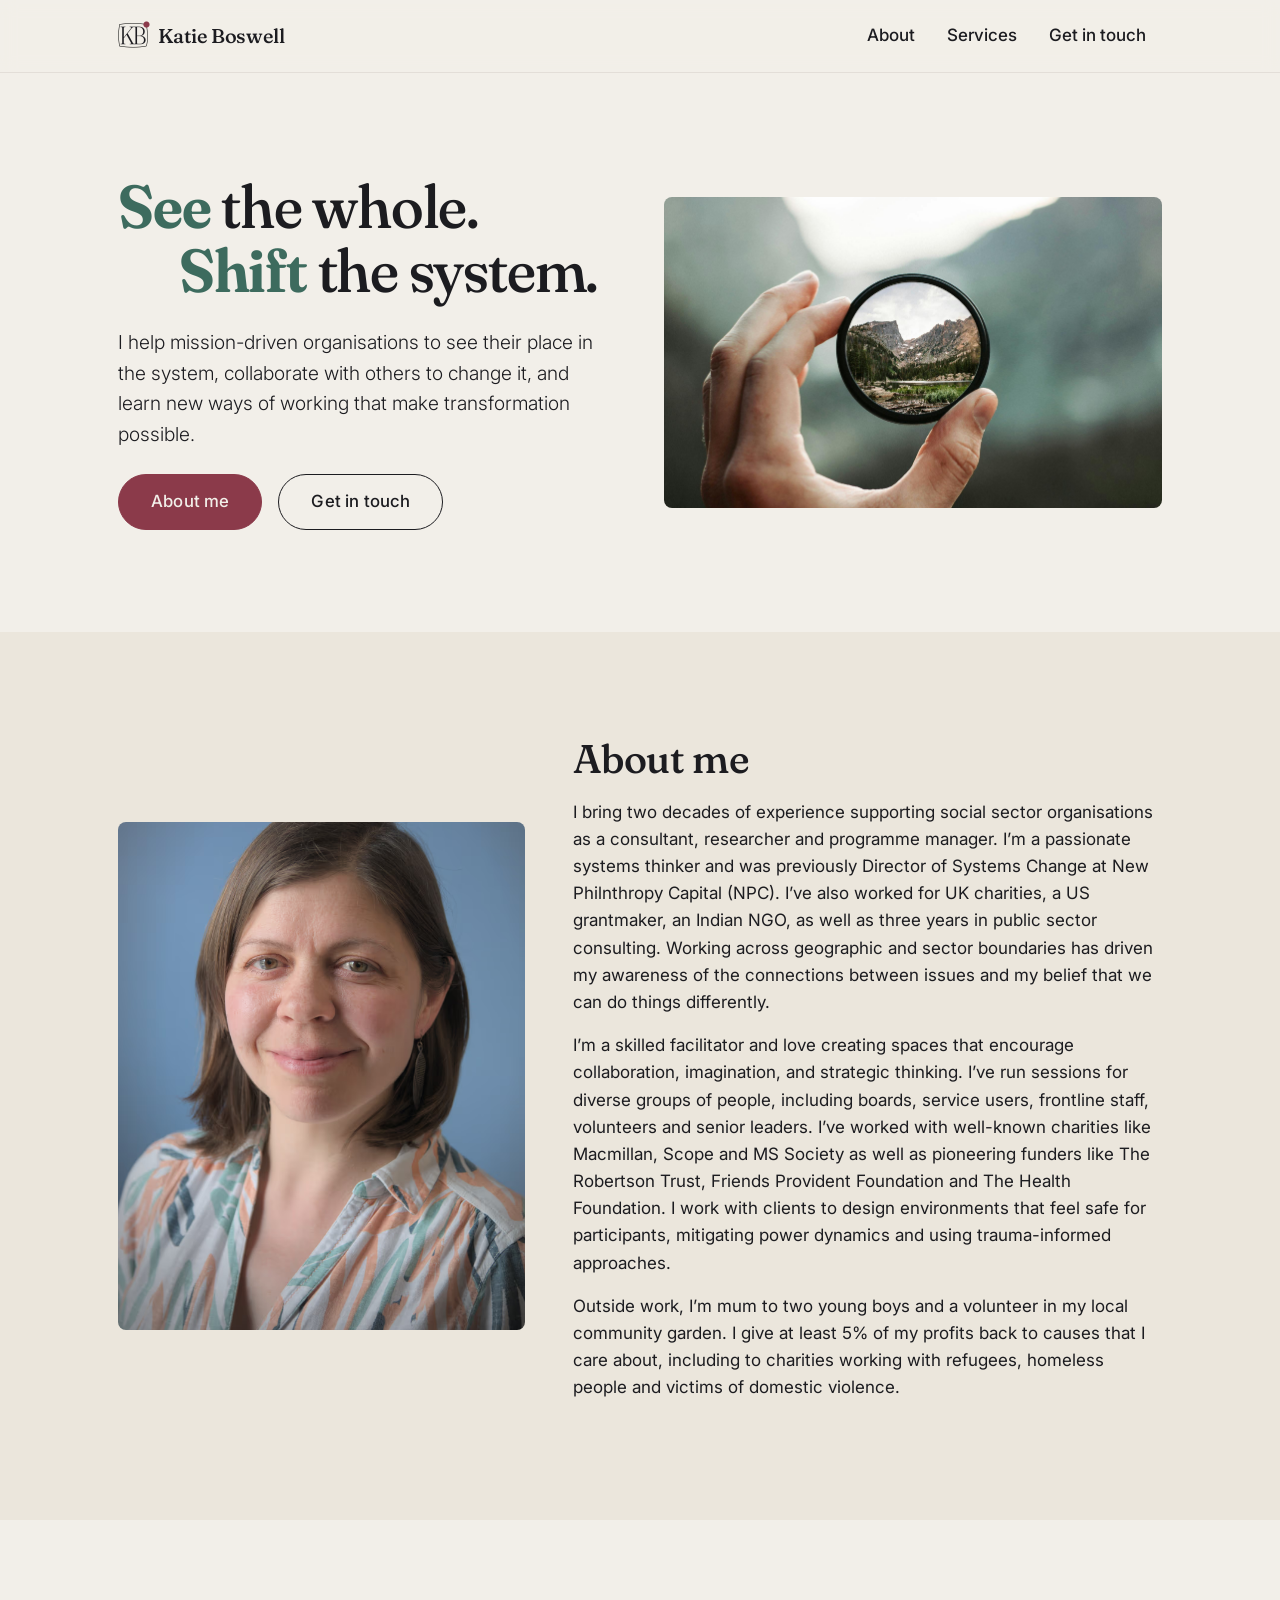
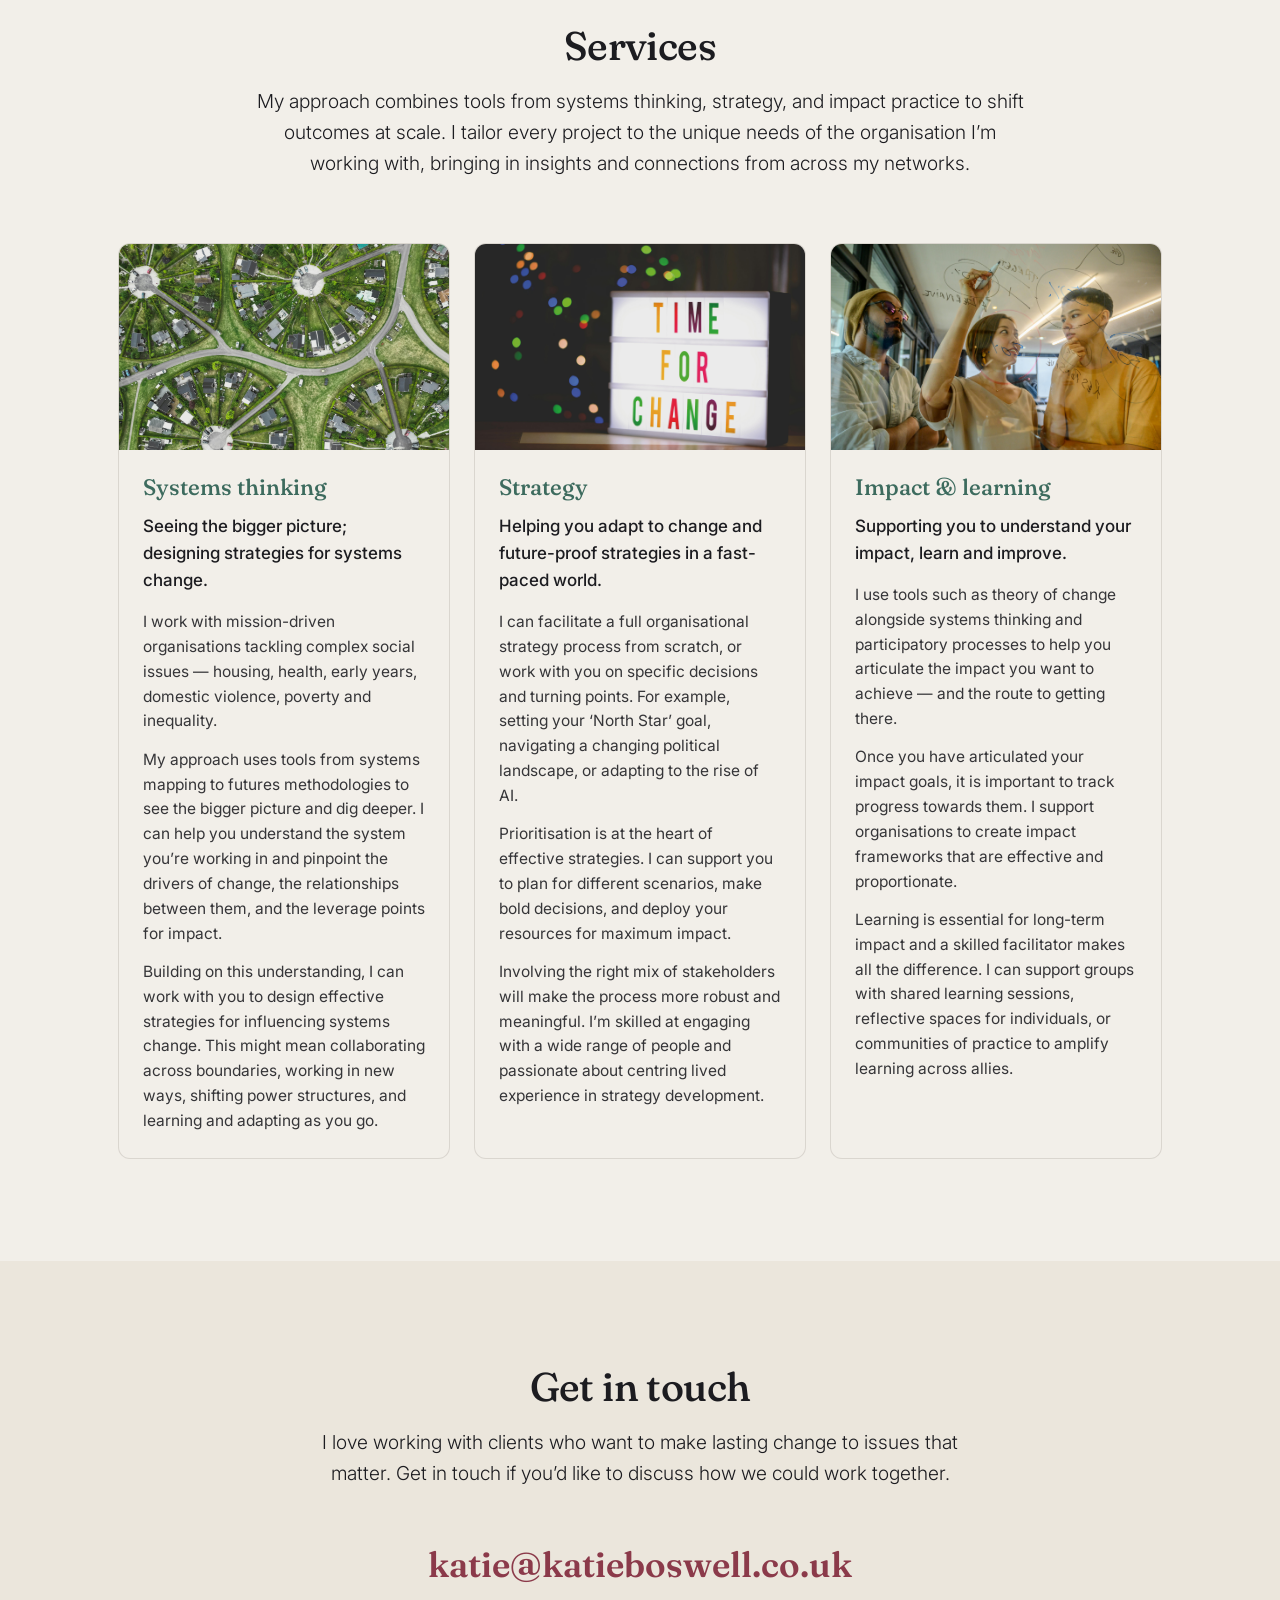
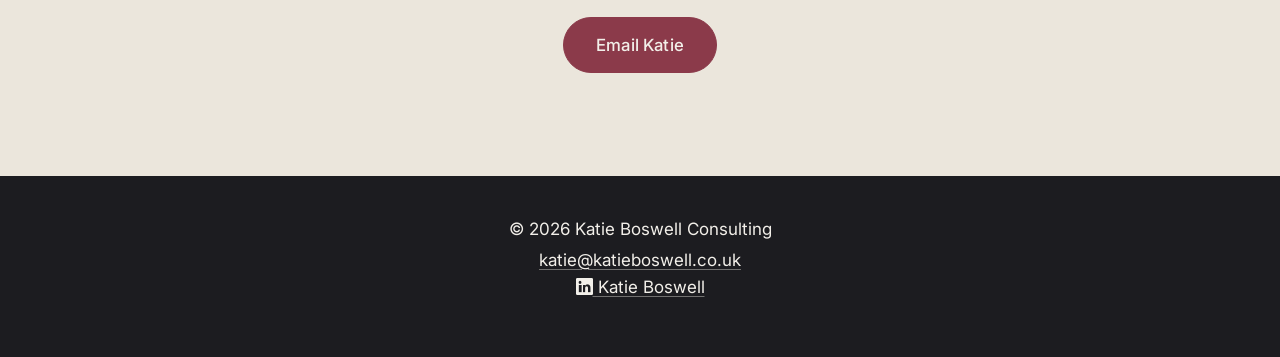
==== commit 70bac9bd: "Add LinkedIn link." ====
--- a/index.html
+++ b/index.html
@@ -11,6 +11,7 @@
         <link href="https://fonts.googleapis.com/css2?family=Fraunces:opsz,wght@9..144,400..700&family=Inter:wght@400;500;600&display=swap" rel="stylesheet" />
         <link href="https://cdn.jsdelivr.net/npm/bootstrap@5.3.2/dist/css/bootstrap.min.css" rel="stylesheet" integrity="sha384-T3c6CoIi6uLrA9TneNEoa7RxnatzjcDSCmG1MXxSR1GAsXEV/Dwwykc2MPK8M2HN" crossorigin="anonymous" />
         <link href="css/styles.css" rel="stylesheet" />
+        <link rel="stylesheet" href="https://cdn.jsdelivr.net/npm/bootstrap-icons@1.13.1/font/bootstrap-icons.min.css">
     </head>
     <body>
         <nav class="navbar navbar-expand-lg sticky-top">
@@ -142,6 +143,7 @@
             <div class="container px-4 px-lg-5 text-center">
                 <p class="mb-1">&copy; <span id="copyright-year">2026</span> Katie Boswell Consulting</p>
                 <p class="mb-0"><a href="mailto:katie@katieboswell.co.uk">katie@katieboswell.co.uk</a></p>
+                <p class="mb-0"></p><a href="https://www.linkedin.com/in/katieboswell/"><i class="bi bi-linkedin"></i>  Katie Boswell</a></p>
             </div>
         </footer>
 
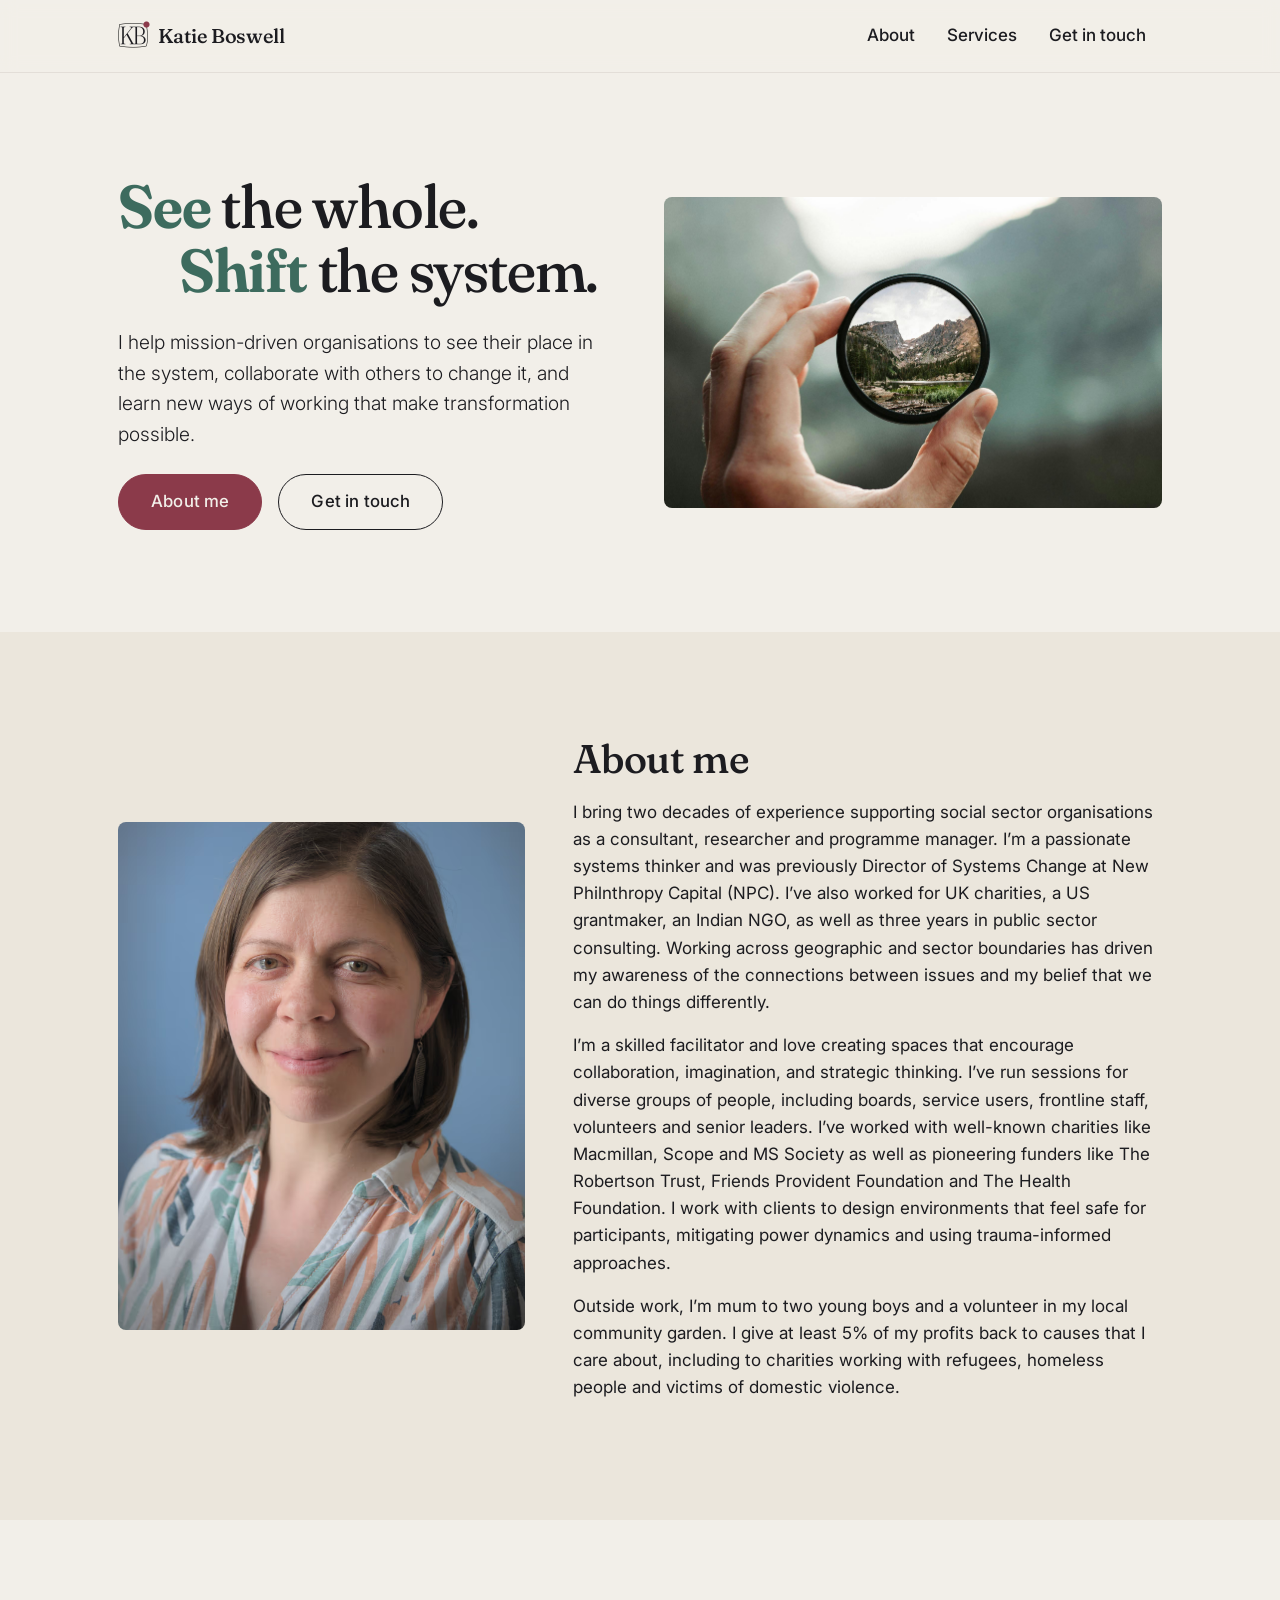
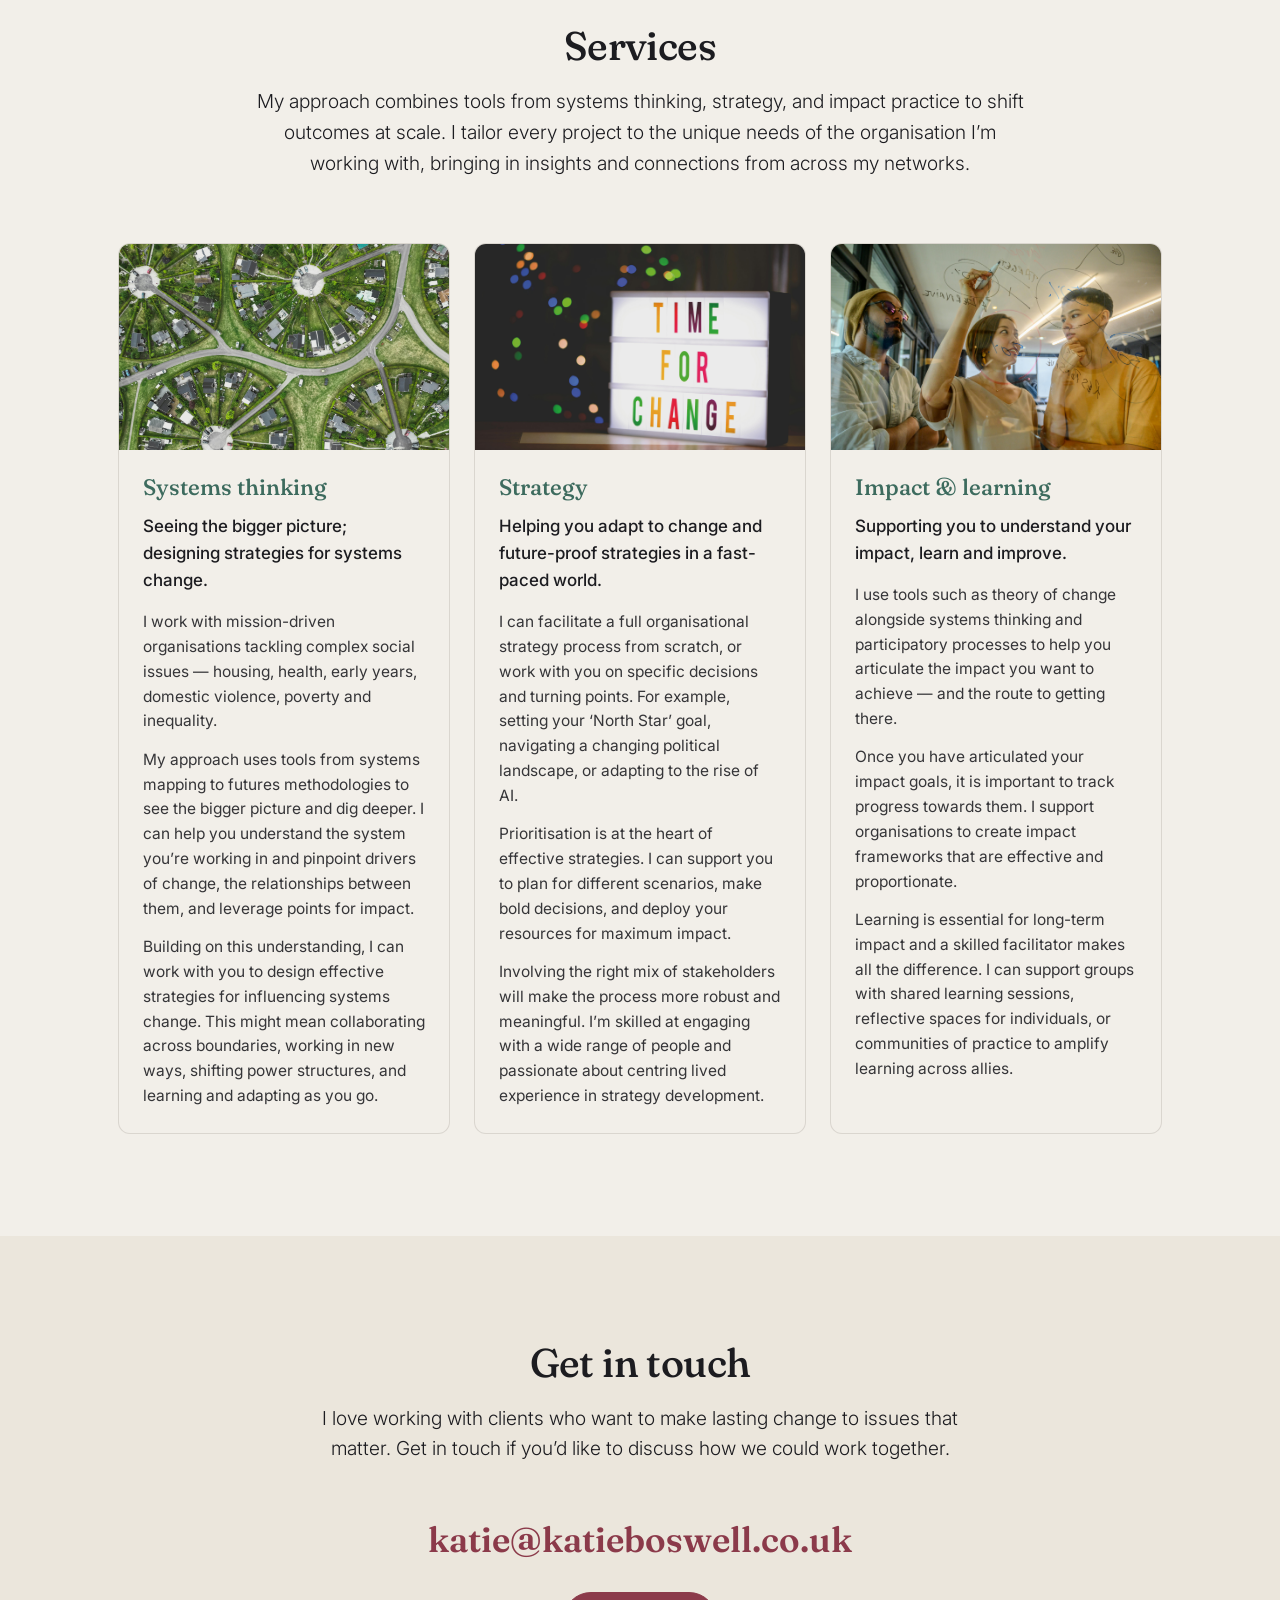
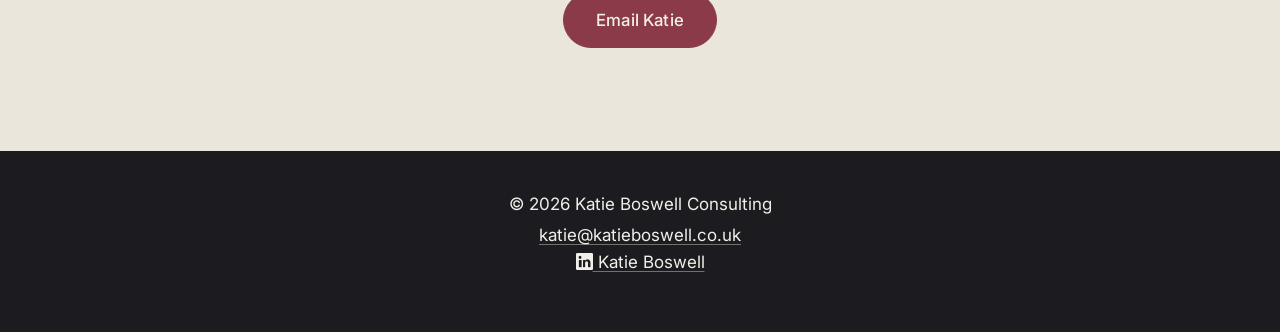
==== commit ab2fffa7: "Tweak prose, reduce length." ====
--- a/index.html
+++ b/index.html
@@ -85,7 +85,7 @@
                                     <p class="card-blurb">Seeing the bigger picture; designing strategies for systems change.</p>
                                     <div class="card-detail">
                                         <p>I work with mission-driven organisations tackling complex social issues &mdash; housing, health, early years, domestic violence, poverty and inequality.</p>
-                                        <p>My approach uses tools from systems mapping to futures methodologies to see the bigger picture and dig deeper. I can help you understand the system you&rsquo;re working in and pinpoint the drivers of change, the relationships between them, and the leverage points for impact.</p>
+                                        <p>My approach uses tools from systems mapping to futures methodologies to see the bigger picture and dig deeper. I can help you understand the system you&rsquo;re working in and pinpoint drivers of change, the relationships between them, and leverage points for impact.</p>
                                         <p>Building on this understanding, I can work with you to design effective strategies for influencing systems change. This might mean collaborating across boundaries, working in new ways, shifting power structures, and learning and adapting as you go.</p>
                                     </div>
                                 </div>
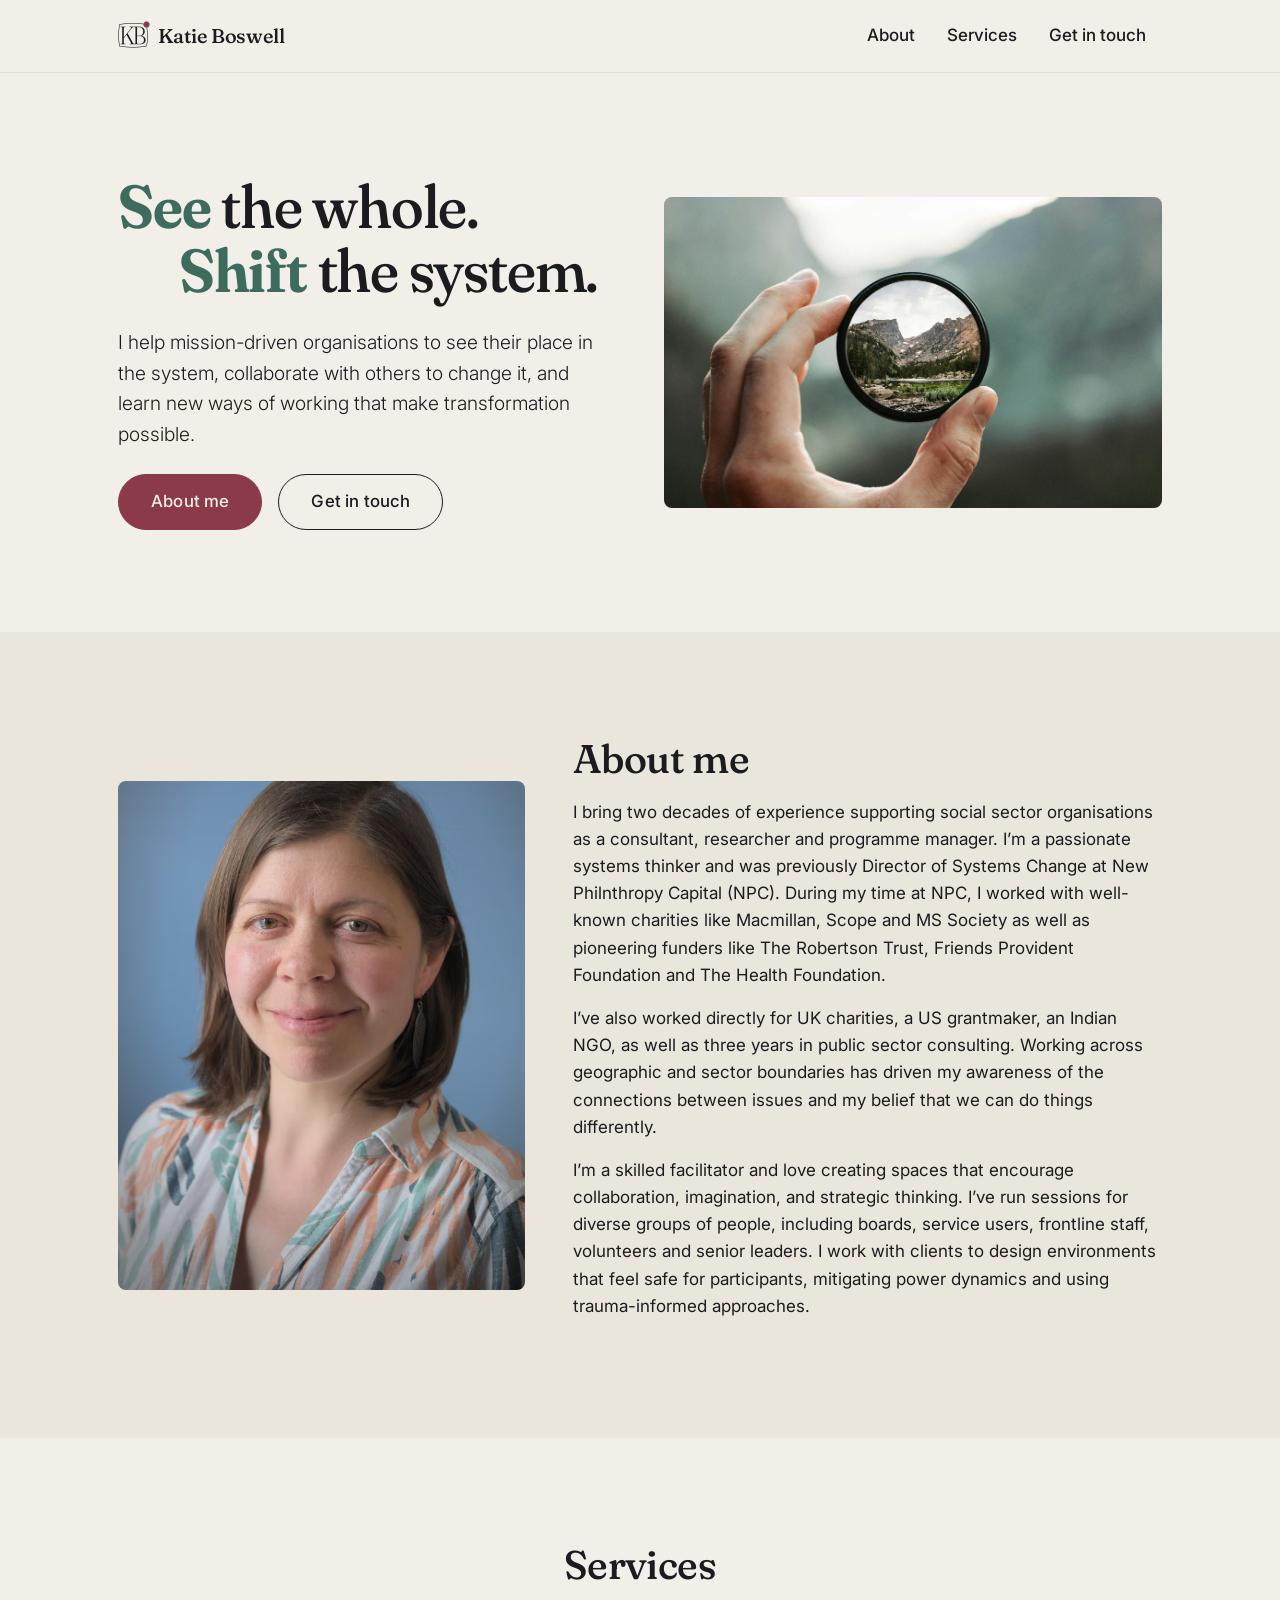
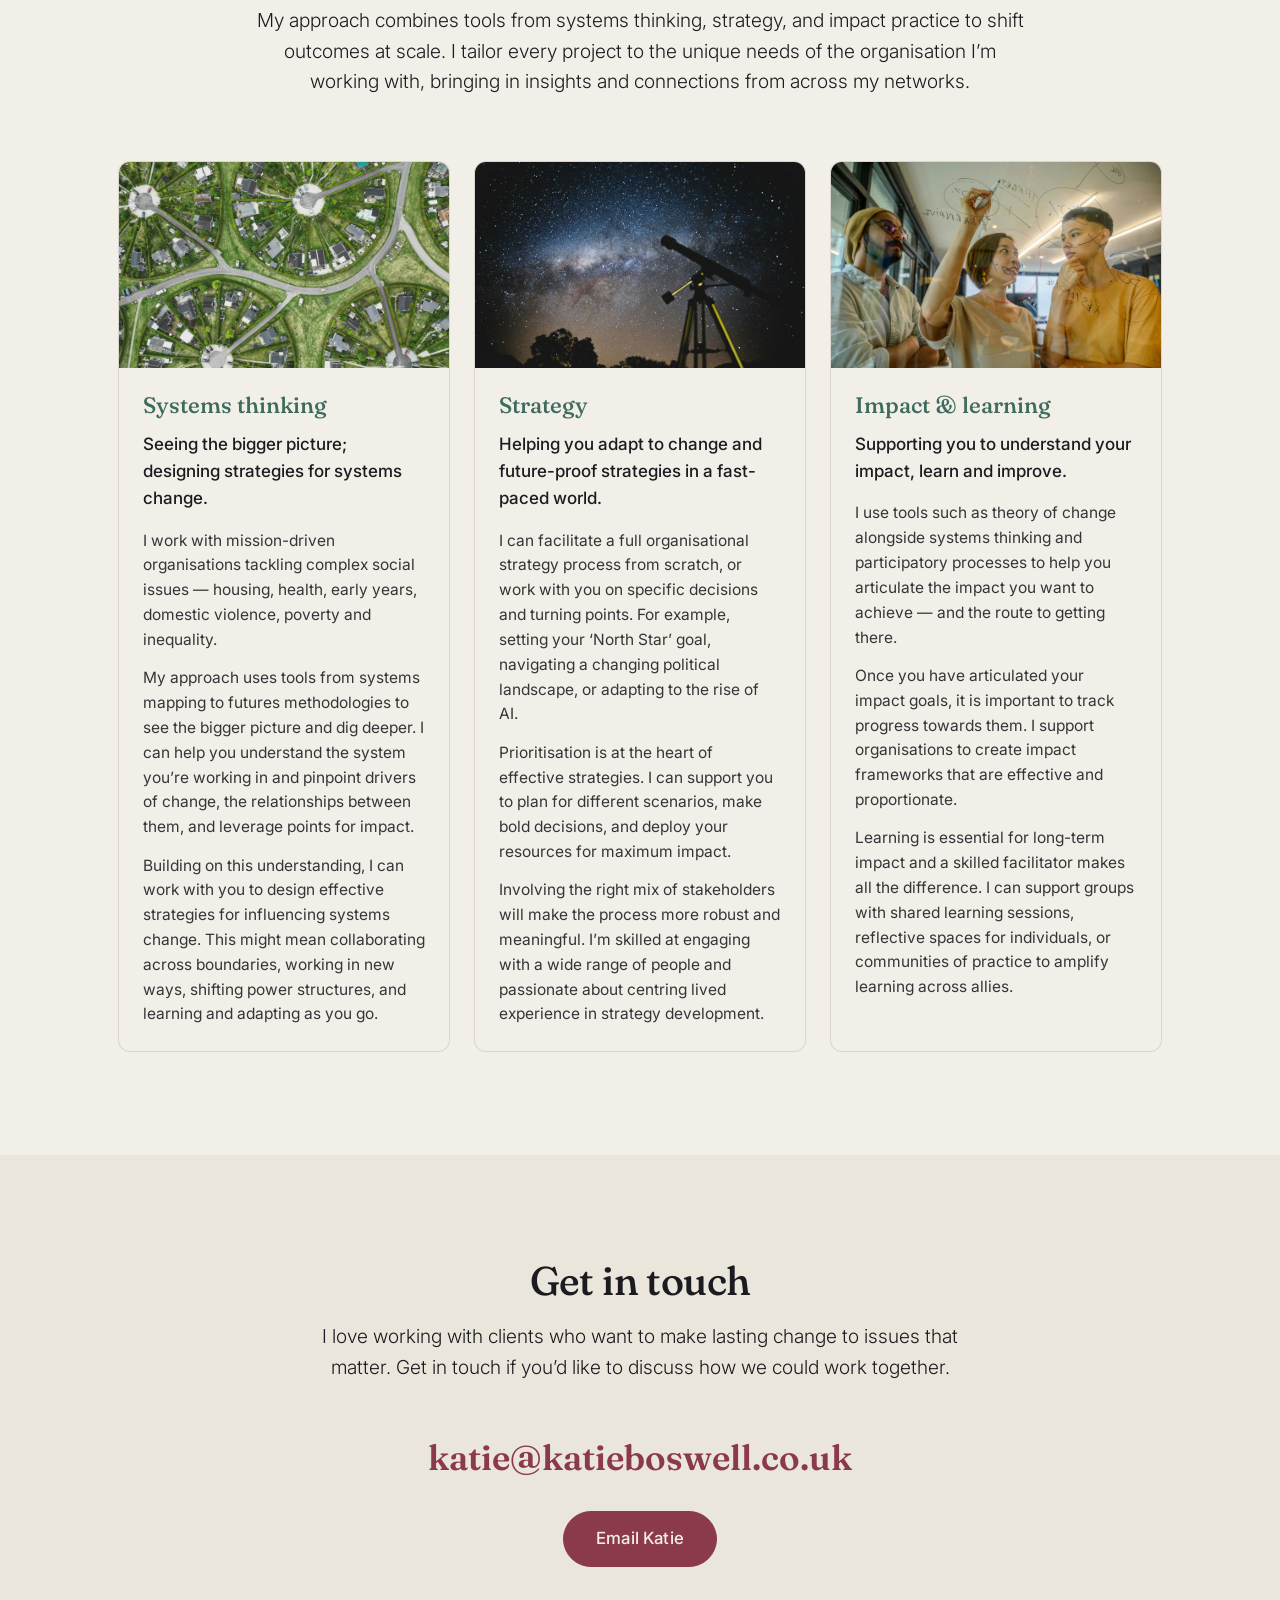
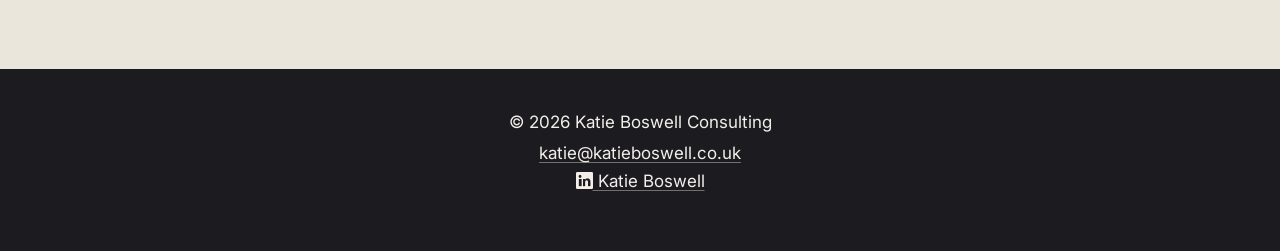
==== commit cd767140: "Updated About me" ====
--- a/index.html
+++ b/index.html
@@ -60,9 +60,9 @@
                         </div>
                         <div class="col-lg-7">
                             <h2>About me</h2>
-                            <p>I bring two decades of experience supporting social sector organisations as a consultant, researcher and programme manager. I&rsquo;m a passionate systems thinker and was previously Director of Systems Change at New Philnthropy Capital (NPC). I&rsquo;ve also worked for UK charities, a US grantmaker, an Indian NGO, as well as three years in public sector consulting. Working across geographic and sector boundaries has driven my awareness of the connections between issues and my belief that we can do things differently.</p>
-                            <p>I&rsquo;m a skilled facilitator and love creating spaces that encourage collaboration, imagination, and strategic thinking. I&rsquo;ve run sessions for diverse groups of people, including boards, service users, frontline staff, volunteers and senior leaders. I&rsquo;ve worked with well-known charities like Macmillan, Scope and MS Society as well as pioneering funders like The Robertson Trust, Friends Provident Foundation and The Health Foundation. I work with clients to design environments that feel safe for participants, mitigating power dynamics and using trauma-informed approaches.</p>
-                            <p>Outside work, I&rsquo;m mum to two young boys and a volunteer in my local community garden. I give at least 5% of my profits back to causes that I care about, including to charities working with refugees, homeless people and victims of domestic violence.</p>
+                            <p>I bring two decades of experience supporting social sector organisations as a consultant, researcher and programme manager. I&rsquo;m a passionate systems thinker and was previously Director of Systems Change at New Philnthropy Capital (NPC). During my time at NPC, I worked with well-known charities like Macmillan, Scope and MS Society as well as pioneering funders like The Robertson Trust, Friends Provident Foundation and The Health Foundation.</p>
+                            <p>I&rsquo;ve also worked directly for UK charities, a US grantmaker, an Indian NGO, as well as three years in public sector consulting. Working across geographic and sector boundaries has driven my awareness of the connections between issues and my belief that we can do things differently.</p>
+                            <p>I&rsquo;m a skilled facilitator and love creating spaces that encourage collaboration, imagination, and strategic thinking. I&rsquo;ve run sessions for diverse groups of people, including boards, service users, frontline staff, volunteers and senior leaders. I work with clients to design environments that feel safe for participants, mitigating power dynamics and using trauma-informed approaches.</p>                        
                         </div>
                     </div>
                 </div>
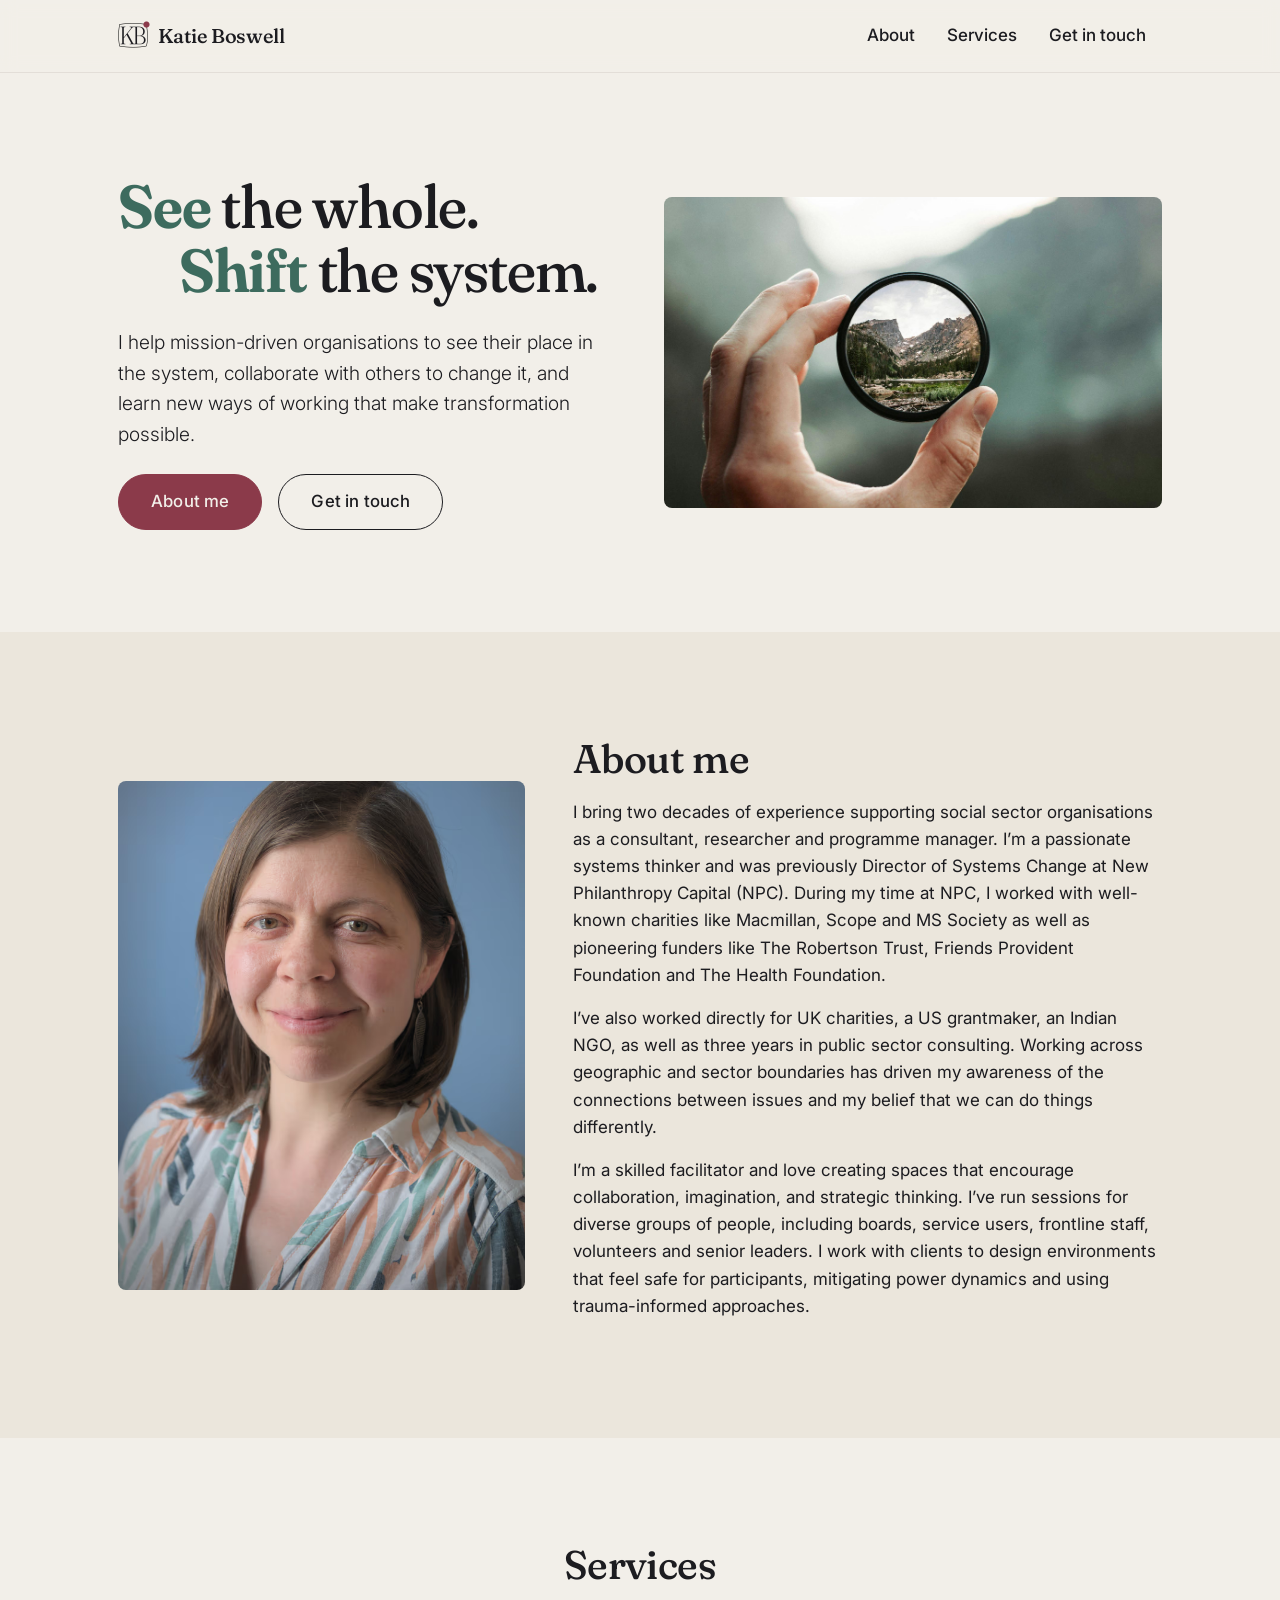
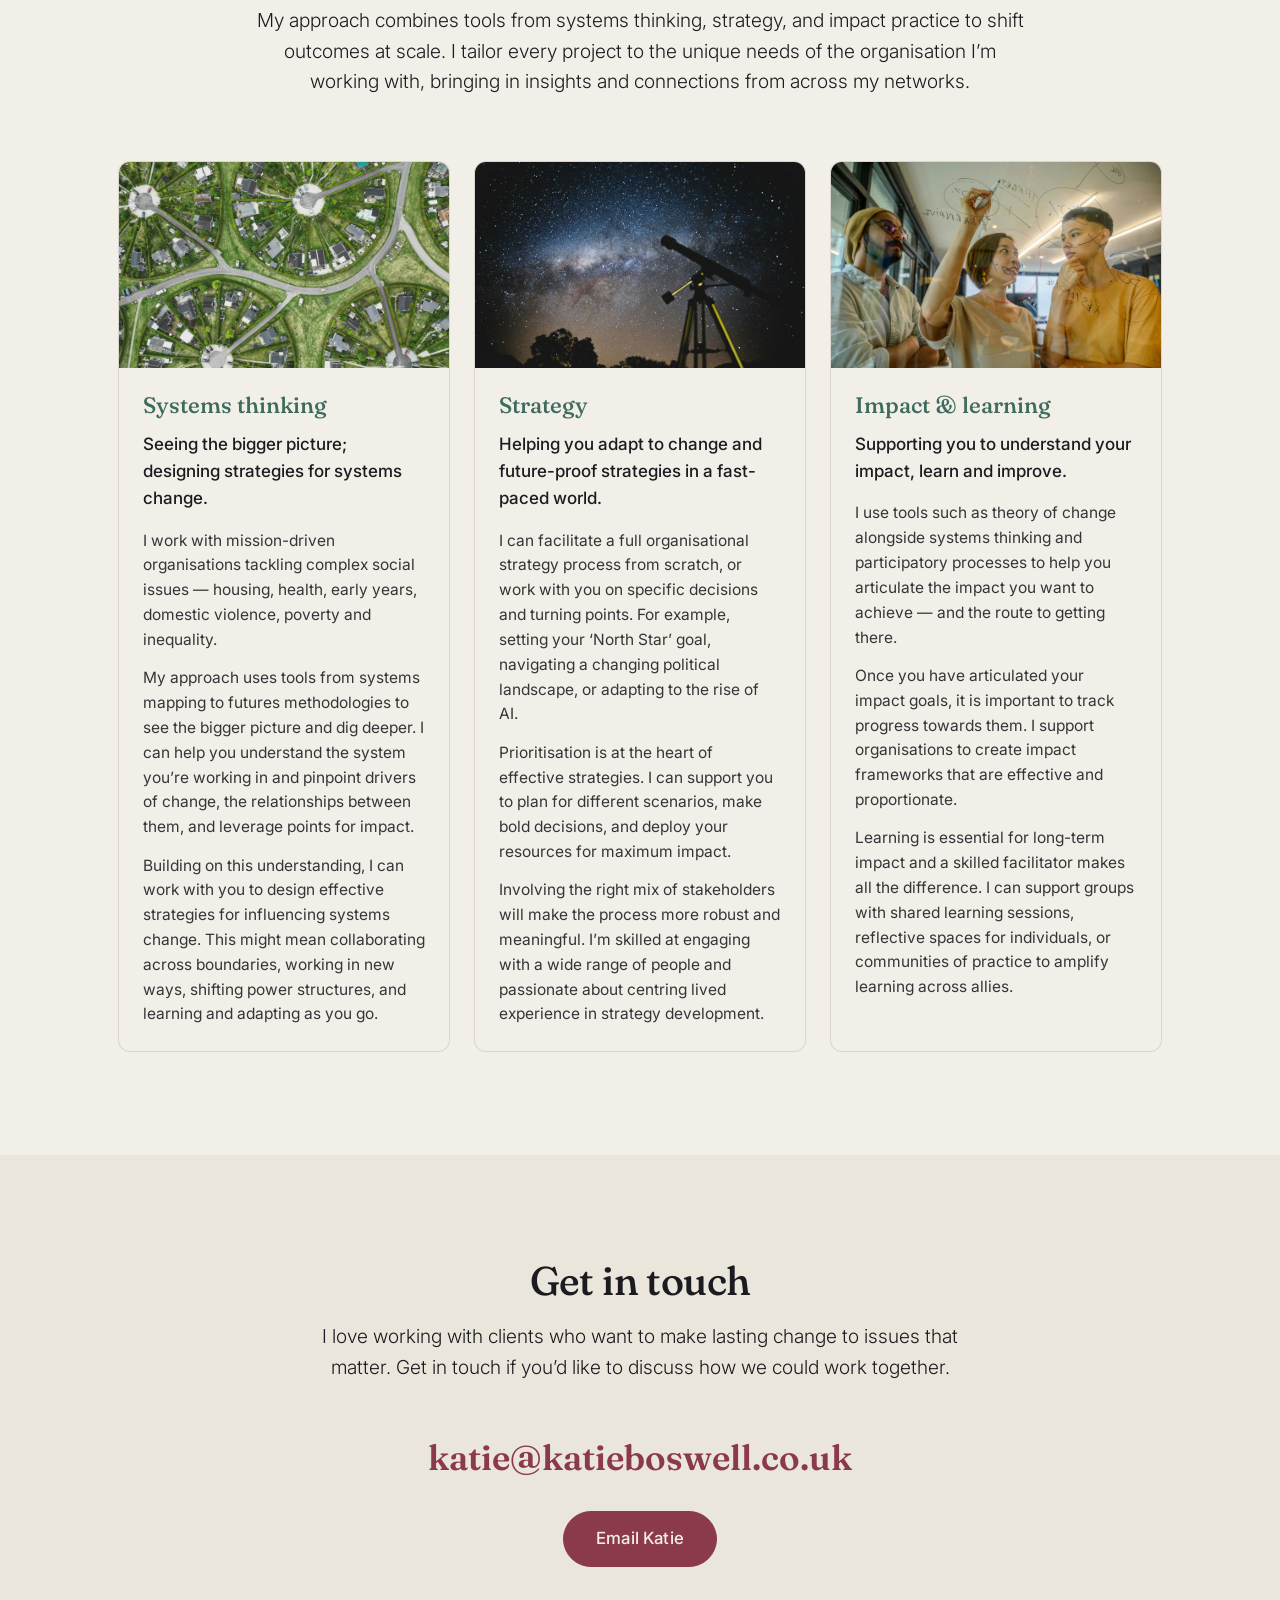
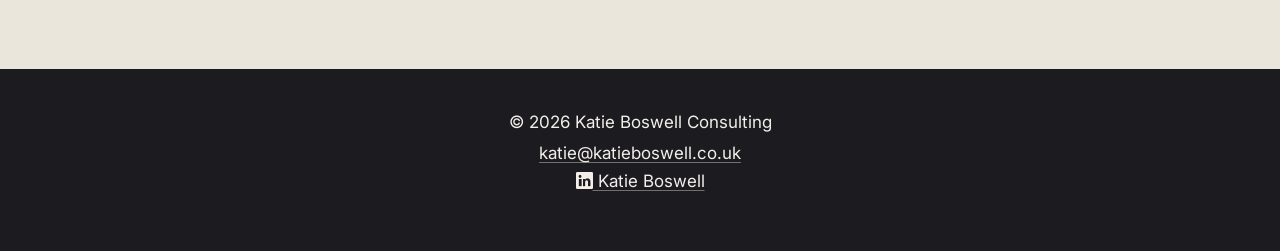
==== commit fc189cde: "Updated alt text, fixed typo" ====
--- a/index.html
+++ b/index.html
@@ -60,9 +60,9 @@
                         </div>
                         <div class="col-lg-7">
                             <h2>About me</h2>
-                            <p>I bring two decades of experience supporting social sector organisations as a consultant, researcher and programme manager. I&rsquo;m a passionate systems thinker and was previously Director of Systems Change at New Philnthropy Capital (NPC). During my time at NPC, I worked with well-known charities like Macmillan, Scope and MS Society as well as pioneering funders like The Robertson Trust, Friends Provident Foundation and The Health Foundation.</p>
+                            <p>I bring two decades of experience supporting social sector organisations as a consultant, researcher and programme manager. I&rsquo;m a passionate systems thinker and was previously Director of Systems Change at New Philanthropy Capital (NPC). During my time at NPC, I worked with well-known charities like Macmillan, Scope and MS Society as well as pioneering funders like The Robertson Trust, Friends Provident Foundation and The Health Foundation.</p>
                             <p>I&rsquo;ve also worked directly for UK charities, a US grantmaker, an Indian NGO, as well as three years in public sector consulting. Working across geographic and sector boundaries has driven my awareness of the connections between issues and my belief that we can do things differently.</p>
-                            <p>I&rsquo;m a skilled facilitator and love creating spaces that encourage collaboration, imagination, and strategic thinking. I&rsquo;ve run sessions for diverse groups of people, including boards, service users, frontline staff, volunteers and senior leaders. I work with clients to design environments that feel safe for participants, mitigating power dynamics and using trauma-informed approaches.</p>                        
+                            <p>I&rsquo;m a skilled facilitator and love creating spaces that encourage collaboration, imagination, and strategic thinking. I&rsquo;ve run sessions for diverse groups of people, including boards, service users, frontline staff, volunteers and senior leaders. I work with clients to design environments that feel safe for participants, mitigating power dynamics and using trauma-informed approaches.</p>                     
                         </div>
                     </div>
                 </div>
@@ -93,7 +93,7 @@
                         </div>
                         <div class="col">
                             <article class="service-card">
-                                <img class="card-img-top" src="assets/img/strategy.jpg" alt="Illuminated letters showing Time for Change." />
+                                <img class="card-img-top" src="assets/img/strategy.jpg" alt="A telescope with a starry night sky." />
                                 <div class="card-body p-4">
                                     <h3 class="card-title">Strategy</h3>
                                     <p class="card-blurb">Helping you adapt to change and future-proof strategies in a fast-paced world.</p>
